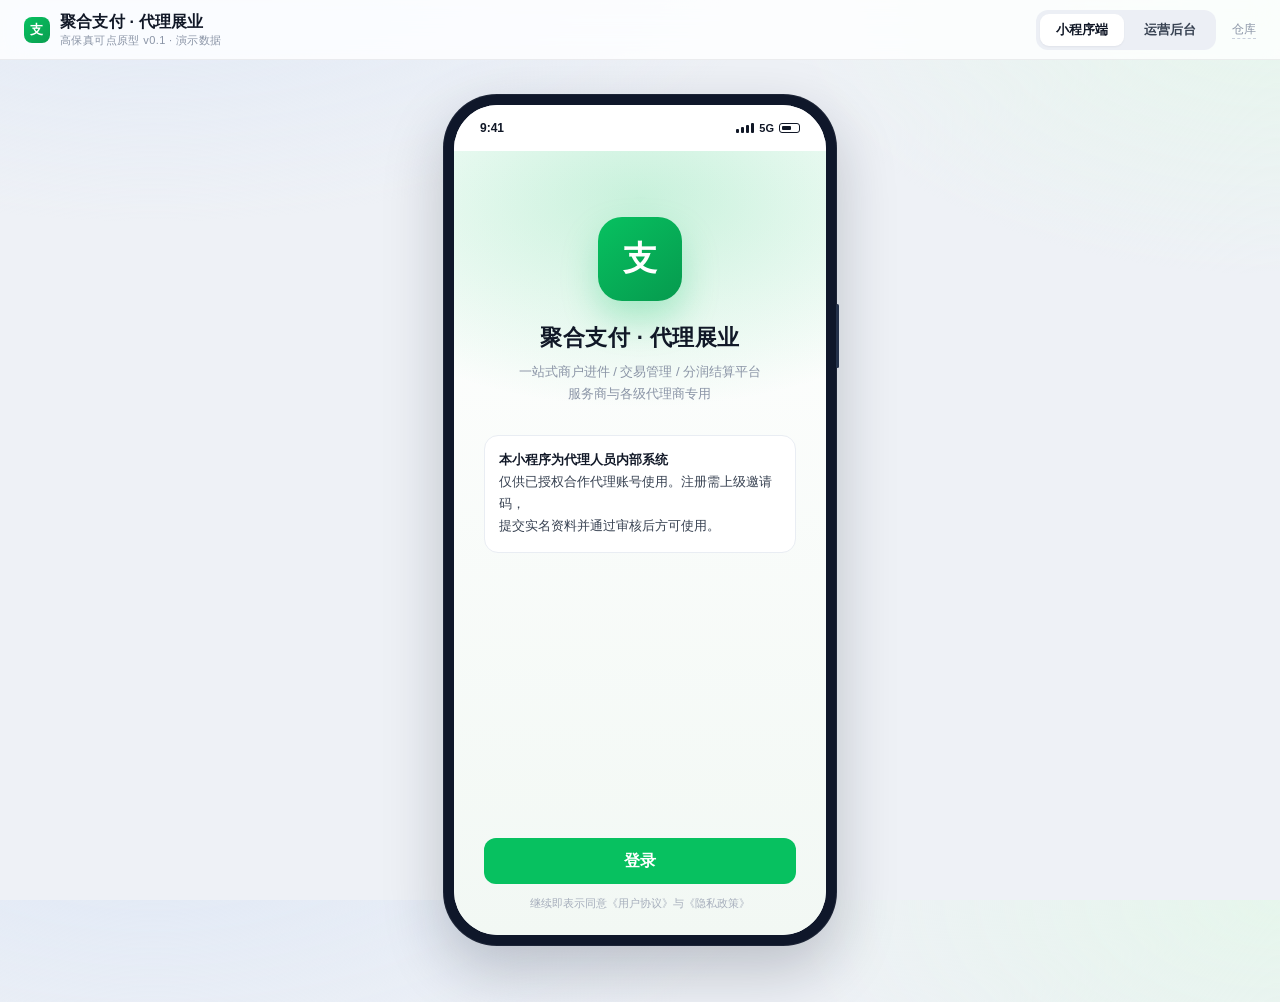
==== index.html @ 055fc691 "feat: 聚合支付代理展业系统高保真原型 v0.1（小程序端11屏 + 运营后台6页）" ====
<!DOCTYPE html>
<html lang="zh-CN">
<head>
<meta charset="utf-8" />
<meta name="viewport" content="width=device-width, initial-scale=1, viewport-fit=cover" />
<title>聚合支付 · 代理商展业系统（小程序端原型）</title>
<meta name="description" content="高保真可点原型 · 演示数据 · 非生产系统" />
<link rel="stylesheet" href="assets/style.css" />
<link rel="icon" href="data:image/svg+xml,<svg xmlns='http://www.w3.org/2000/svg' viewBox='0 0 32 32'><rect width='32' height='32' rx='8' fill='%2307c160'/><text x='16' y='22' font-size='16' text-anchor='middle' fill='white' font-family='sans-serif' font-weight='bold'>支</text></svg>" />
</head>
<body>

<header class="topbar">
  <div class="brand">
    <div class="brand-mark">支</div>
    <div>聚合支付 · 代理展业<small>高保真可点原型 v0.1 · 演示数据</small></div>
  </div>
  <div class="seg" role="tablist">
    <button aria-selected="true" onclick="location.href='index.html'">小程序端</button>
    <button aria-selected="false" onclick="location.href='admin.html'">运营后台</button>
  </div>
  <a class="ghlink" href="https://github.com/beautyccc/pay-proto-public" target="_blank" rel="noopener">仓库</a>
</header>

<main class="view active">
  <div class="phone-stage">
    <div class="device">
      <div class="screen">

        <div class="statusbar">
          <span>9:41</span>
          <span class="right">
            <span class="sig"><i></i><i></i><i></i><i></i></span>
            <span style="font-size:11px">5G</span>
            <span class="batt"></span>
          </span>
        </div>

        <!-- 统一导航栏，由 JS 按屏幕切换标题 -->
        <div class="navbar" id="navbar" style="display:none">
          <button class="back" id="backBtn" aria-label="返回">‹</button>
          <div class="title" id="navTitle">标题</div>
          <span class="act" id="navAct"></span>
        </div>

        <!-- ========== 1. 启动说明页 ========== -->
        <section class="mscreen active" id="m-splash" data-title="" data-nav="off" data-tab="">
          <div class="splash">
            <div class="logo-xl">支</div>
            <h1>聚合支付 · 代理展业</h1>
            <p class="sub">一站式商户进件 / 交易管理 / 分润结算平台<br />服务商与各级代理商专用</p>

            <div class="notice">
              <b>本小程序为代理人员内部系统</b><br />
              仅供已授权合作代理账号使用。注册需上级邀请码，<br />
              提交实名资料并通过审核后方可使用。
            </div>

            <div class="foot">
              <button class="btn" data-go="m-login">登录</button>
              <p>继续即表示同意《用户协议》与《隐私政策》</p>
            </div>
          </div>
        </section>

        <!-- ========== 2. 登录 ========== -->
        <section class="mscreen" id="m-login" data-title="" data-nav="off" data-tab="">
          <div class="login-wrap">
            <h2>账号登录</h2>
            <p class="hint">使用注册时的手机号与密码登录。<br />未注册？请扫描上级代理的邀请码。</p>
            <div class="login-form">
              <div class="field">
                <label>手机号</label>
                <input class="input" value="138****6621" placeholder="请输入手机号" />
              </div>
              <div class="field">
                <label>密码</label>
                <input class="input" type="password" value="········" placeholder="请输入密码" />
              </div>
              <div style="display:flex;justify-content:space-between;font-size:12px;color:#8a94a6">
                <label class="agree" style="margin:0"><input type="checkbox" checked /> 记住密码</label>
                <a href="javascript:;" style="color:#07c160;text-decoration:none">忘记密码</a>
              </div>
              <button class="btn" data-go="m-home">登录</button>
              <div class="divider-txt">或</div>
              <button class="btn ghost" data-go="m-register">我有邀请码，去注册</button>
            </div>
          </div>
        </section>

        <!-- ========== 3. 邀请码注册 + 实名 ========== -->
        <section class="mscreen" id="m-register" data-title="代理注册" data-nav="on" data-tab="">
          <div class="mp-body">
            <div class="note" style="margin-bottom:12px">
              <span>🔒</span><span>邀请码已校验：来自 <b>云启支付 · 华东大区</b>。注册即提交实名资料，审核通过前不可见业务内容。</span>
            </div>

            <div class="form-sec">
              <h4>邀请码</h4>
              <div class="field">
                <input class="input" value="YQ-8823-KL" readonly />
              </div>
            </div>

            <div class="form-sec">
              <h4>主体信息</h4>
              <div class="form-grid">
                <div class="field">
                  <label>代理名称 <span class="req">*</span></label>
                  <input class="input" value="宁波海曙云拓服务部" />
                </div>
                <div class="row-2">
                  <div class="field"><label>姓名 <span class="req">*</span></label><input class="input" value="王海涛" /></div>
                  <div class="field"><label>手机号 <span class="req">*</span></label><input class="input" value="138 6621 0033" /></div>
                </div>
                <div class="row-2">
                  <div class="field"><label>身份证号 <span class="req">*</span></label><input class="input" value="3302**********3417" /></div>
                  <div class="field"><label>证件有效期</label><input class="input" value="2019-06-12 至 长期" /></div>
                </div>
                <div class="field">
                  <label>身份证照片 <span class="req">*</span></label>
                  <div class="row-2">
                    <div style="border:1px dashed #cfd8e6;border-radius:11px;padding:18px;text-align:center;font-size:11.5px;color:#8a94a6">人像面<br />点击上传</div>
                    <div style="border:1px dashed #cfd8e6;border-radius:11px;padding:18px;text-align:center;font-size:11.5px;color:#8a94a6">国徽面<br />点击上传</div>
                  </div>
                </div>
              </div>
            </div>

            <div class="form-sec">
              <h4>结算账户</h4>
              <div class="form-grid">
                <div class="row-2">
                  <div class="field"><label>结算银行 <span class="req">*</span></label><input class="input" value="招商银行" /></div>
                  <div class="field"><label>开户支行</label><input class="input" value="宁波海曙支行" /></div>
                </div>
                <div class="field"><label>银行卡号 <span class="req">*</span></label><input class="input" value="6225 **** **** 8899" /></div>
                <div class="field"><label>结算卡照片 <span class="req">*</span></label>
                  <div style="border:1px dashed #cfd8e6;border-radius:11px;padding:18px;text-align:center;font-size:11.5px;color:#8a94a6">点击上传</div>
                </div>
              </div>
            </div>

            <label class="agree" style="margin:2px 0 14px">
              <input type="checkbox" checked />
              <span>我已阅读并同意《用户协议》《数字证书服务协议》，并授权平台为办理支付业务向收单机构提交上述资料。</span>
            </label>

            <button class="btn" data-go="m-pending">提交审核</button>
          </div>
        </section>

        <!-- ========== 4. 实名审核中 ========== -->
        <section class="mscreen" id="m-pending" data-title="实名审核" data-nav="on" data-tab="">
          <div class="mp-body" style="text-align:center;padding-top:44px">
            <div style="width:76px;height:76px;border-radius:50%;background:#fef6e7;display:grid;place-items:center;margin:0 auto;font-size:32px">⏳</div>
            <h3 style="margin-top:18px;font-size:19px">资料已提交，等待审核</h3>
            <p style="font-size:12.5px;color:#8a94a6;margin-top:9px;line-height:1.75">预计 1 个工作日内完成。审核期间<br />仅可查看进度，不可使用业务功能。</p>

            <div class="card card-pad" style="margin-top:26px;text-align:left">
              <div class="timeline">
                <div class="tl-item done">
                  <span class="tl-dot"></span>
                  <div><div class="tl-t">提交注册资料</div><div class="tl-d">2026-11-11 09:42 · 邀请码 YQ-8823-KL</div></div>
                </div>
                <div class="tl-item now">
                  <span class="tl-dot"></span>
                  <div><div class="tl-t">服务商实名审核</div><div class="tl-d">审核中 · 预计 11-12 前完成</div></div>
                </div>
                <div class="tl-item">
                  <span class="tl-dot"></span>
                  <div><div class="tl-t">解锁全部功能</div><div class="tl-d">审核通过后自动生效</div></div>
                </div>
              </div>
            </div>

            <button class="btn ghost" style="margin-top:18px" data-go="m-home">模拟审核通过（演示）</button>
            <p style="font-size:11px;color:#b3bbc8;margin-top:14px">演示用：真实环境需后台运营审核</p>
          </div>
        </section>

        <!-- ========== 5. 首页看板 ========== -->
        <section class="mscreen" id="m-home" data-title="首页" data-nav="off" data-tab="home">
          <div class="mp-body" style="padding-top:12px">
            <div class="greet">
              <div class="avatar">云启</div>
              <div>
                <div class="name">王海涛 · 云启支付</div>
                <div class="meta"><span class="dot-live"></span>已实名 · 华东大区 · 编号 A0182</div>
              </div>
              <div class="bell">🔔<i></i></div>
            </div>

            <div class="range">
              <button class="on">今天</button>
              <button>昨天</button>
              <button>近 30 天</button>
              <button>更多 ▾</button>
            </div>

            <div class="kpi-hero">
              <div class="k">交易金额（元）</div>
              <div class="v">1,286,430<small>.00</small></div>
              <div class="trend">▲ 12.4% <span style="color:rgba(255,255,255,.55)">较昨日 · 3,142 笔</span></div>
            </div>

            <div class="kpi-grid">
              <div class="kpi"><div class="k">新增商户</div><div class="v">12 <small>户</small></div></div>
              <div class="kpi"><div class="k">新增门店</div><div class="v">26 <small>家</small></div></div>
              <div class="kpi"><div class="k">新增伙伴</div><div class="v">3 <small>家</small></div></div>
              <div class="kpi"><div class="k">新增收益</div><div class="v">4,286<small>.35</small></div></div>
            </div>

            <div class="notice-bar">
              <span class="tag">公告</span>
              <span>易生通道一期已接入，进件功能灰度开放中</span>
            </div>

            <div class="sec-title"><h3>常用功能</h3></div>
            <div class="card card-pad">
              <div class="grid-4">
                <a href="javascript:;" data-go="m-mchnew"><span class="ico">＋</span>新增商户</a>
                <a href="javascript:;" data-go="m-merchants"><span class="ico">🏪</span>商户管理</a>
                <a href="javascript:;" data-go="m-mine"><span class="ico">🎟️</span>邀请代理</a>
                <a href="javascript:;" data-go="m-mine"><span class="ico">👥</span>代理管理</a>
                <a href="javascript:;" data-go="m-mchdetail"><span class="ico">▣</span>终端管理</a>
                <a href="javascript:;" data-go="m-revenue"><span class="ico">📈</span>交易查询</a>
                <a href="javascript:;" data-go="m-revenue"><span class="ico">💰</span>收益查询</a>
                <a href="javascript:;" data-go="m-mine"><span class="ico">📣</span>展业支持</a>
              </div>
            </div>
          </div>
        </section>

        <!-- ========== 6. 商户列表 ========== -->
        <section class="mscreen" id="m-merchants" data-title="商户管理" data-nav="off" data-tab="mch">
          <div class="mp-body" style="padding-top:12px">
            <div style="display:flex;gap:8px;margin-bottom:12px">
              <input class="input" placeholder="搜索商户名称 / 商户号" style="height:38px;padding:0 12px;font-size:13px" />
              <button class="btn sm" data-go="m-mchnew" style="height:38px">＋ 新增</button>
            </div>
            <div class="tabs">
              <button class="on">全部 128</button>
              <button>审核中 6</button>
              <button>已停用 2</button>
            </div>

            <a class="mch" href="javascript:;" data-go="m-mchdetail">
              <div class="thumb">味</div>
              <div class="info">
                <div class="nm">味知香卤味店 <span class="chip ok">正常</span></div>
                <div class="sub">银盛 · M8832****0912 · 费率 0.38%</div>
              </div>
              <span class="arrow">›</span>
            </a>

            <a class="mch" href="javascript:;" data-go="m-mchdetail">
              <div class="thumb">悦</div>
              <div class="info">
                <div class="nm">悦刻便利店 <span class="chip ok">正常</span></div>
                <div class="sub">拉卡拉 · M7712****3388 · 费率 0.35%</div>
              </div>
              <span class="arrow">›</span>
            </a>

            <a class="mch" href="javascript:;" data-go="m-mchdetail">
              <div class="thumb">阿</div>
              <div class="info">
                <div class="nm">阿强理发工作室 <span class="chip warn">签约中</span></div>
                <div class="sub">易生 · 进件已通过 · 待商户扫码签约</div>
              </div>
              <span class="arrow">›</span>
            </a>

            <a class="mch" href="javascript:;" data-go="m-mchdetail">
              <div class="thumb">老</div>
              <div class="info">
                <div class="nm">老张五金建材 <span class="chip danger">已停用</span></div>
                <div class="sub">银盛 · 风控冻结 · 2026-10-28</div>
              </div>
              <span class="arrow">›</span>
            </a>

            <div class="empty"><div class="e-ico">▤</div>已显示全部 4 条演示数据</div>
          </div>
        </section>

        <!-- ========== 7. 商户进件 ========== -->
        <section class="mscreen" id="m-mchnew" data-title="新增商户" data-nav="on" data-tab="">
          <div class="mp-body">
            <div class="sec-title" style="margin-top:2px"><h3>选择进件通道</h3><span>一期已接入 3 家</span></div>
            <div class="ch-list">
              <div class="ch-card on" data-ch="ys">
                <div class="ch-logo y">银盛</div>
                <div>
                  <div class="cn">银盛支付 <span class="chip ok">可注册</span></div>
                  <div class="cd">微信 / 支付宝 / 云闪付 / 刷卡 · 支持分账与批量代付</div>
                </div>
              </div>
              <div class="ch-card" data-ch="lkl">
                <div class="ch-logo l">拉卡</div>
                <div>
                  <div class="cn">拉卡拉 <span class="chip ok">可注册</span></div>
                  <div class="cd">微信 / 支付宝 / 云闪付 / 刷卡 · 分账 + 代付</div>
                </div>
              </div>
              <div class="ch-card" data-ch="yspay">
                <div class="ch-logo e">易生</div>
                <div>
                  <div class="cn">易生支付 <span class="chip blue">试运行</span></div>
                  <div class="cd">微信 / 支付宝 / 云闪付 · 分账能力待验证</div>
                </div>
              </div>
              <div class="ch-card off">
                <div class="ch-logo a">支付</div>
                <div>
                  <div class="cn">支付宝大额 <span class="chip line">暂停新增</span></div>
                  <div class="cd">仅支付宝（含花呗 / 信用卡）· 单笔限额高、费率 0.6%</div>
                </div>
              </div>
            </div>

            <div class="sec-title"><h3>商户类型</h3></div>
            <div class="card card-pad" style="display:flex;gap:10px">
              <label class="ch-card on" style="flex:1;padding:11px"><input type="radio" name="mt" checked style="margin-right:8px" />个人小微</label>
              <label class="ch-card" style="flex:1;padding:11px"><input type="radio" name="mt" style="margin-right:8px" />个体工商户</label>
            </div>
            <p style="font-size:11px;color:#8a94a6;margin:7px 2px 0">公司企业单位暂不开放（范围说明书 §2.2）</p>

            <div class="form-sec" style="margin-top:14px">
              <h4>主体资料</h4>
              <div class="form-grid">
                <div class="field">
                  <label>手机号 <span class="req">*</span></label>
                  <div class="input-unit"><input class="input" value="138 6621 0033" /><span style="color:#07c160">已实名 ✓</span></div>
                  <p style="font-size:10.5px;color:#8a94a6">调用通道「运营商手机号认证」，自动带出实名信息</p>
                </div>
                <div class="field"><label>商户名称 <span class="req">*</span></label><input class="input" value="味知香卤味店" /></div>
                <div class="field"><label>经营地址 <span class="req">*</span></label><input class="input" value="浙江省宁波市海曙区中山西路 188 号 1-3" /></div>
                <div class="row-2">
                  <div class="field"><label>经营类目</label><input class="input" value="餐饮服务 / 熟食" /></div>
                  <div class="field"><label>门头照 <span class="req">*</span></label><div style="border:1px dashed #cfd8e6;border-radius:11px;padding:11px;text-align:center;font-size:11px;color:#8a94a6">上传</div></div>
                </div>
              </div>
            </div>

            <div class="form-sec">
              <h4>结算账户</h4>
              <div class="form-grid">
                <div class="field"><label>结算方式</label><input class="input" value="对私 · 经营者本人储蓄卡" /></div>
                <div class="field"><label>银行卡号 <span class="req">*</span></label><input class="input" value="6214 **** **** 6621" /></div>
              </div>
            </div>

            <div class="form-sec">
              <h4>电子签名</h4>
              <div style="border:1px dashed #cfd8e6;border-radius:11px;height:92px;display:grid;place-items:center;font-size:11.5px;color:#8a94a6">
                手写签名区域（签署《特约商户支付服务协议》）
              </div>
            </div>

            <button class="btn" id="submitMch">提交进件</button>
            <p style="text-align:center;font-size:10.5px;color:#b3bbc8;margin-top:10px">提交后进入「进件 / 签约 / 报备」三态流程</p>
          </div>
        </section>

        <!-- ========== 8. 商户详情 ========== -->
        <section class="mscreen" id="m-mchdetail" data-title="商户详情" data-nav="on" data-tab="">
          <div class="mp-body">
            <div class="card card-pad">
              <div style="display:flex;align-items:center;gap:11px">
                <div class="thumb" style="width:44px;height:44px;border-radius:13px;background:#f3f6f8;display:grid;place-items:center;font-weight:700">味</div>
                <div>
                  <div style="font-size:15px;font-weight:650">味知香卤味店</div>
                  <div style="font-size:11px;color:#8a94a6;margin-top:4px">银盛 · M8832****0912</div>
                </div>
                <span class="chip warn" style="margin-left:auto">报备中</span>
              </div>
              <div style="display:flex;gap:8px;margin-top:13px">
                <span class="chip line">个人小微</span>
                <span class="chip line">餐饮 / 熟食</span>
                <span class="chip line">费率 0.38%</span>
              </div>
            </div>

            <div class="sec-title"><h3>三态看板</h3><span>以通道回调为准，可能不同步</span></div>
            <div class="tri">
              <div class="step done"><div class="st">进件</div><div class="sv">✓ 已通过</div><div style="font-size:10px;color:#8a94a6;margin-top:4px">11-09 14:22</div></div>
              <div class="step done"><div class="st">签约</div><div class="sv">✓ 已签约</div><div style="font-size:10px;color:#8a94a6;margin-top:4px">11-09 16:05</div></div>
              <div class="step wait"><div class="st">报备</div><div class="sv">● 处理中</div><div style="font-size:10px;color:#8a94a6;margin-top:4px">预计 11-12</div></div>
            </div>

            <div class="sec-title"><h3>关键信息</h3></div>
            <div class="card card-pad">
              <div class="subj" style="padding-top:2px"><div><div class="sn">商户号</div></div><div class="sv" style="font-size:12px;font-weight:600">M8832 4471 0912</div></div>
              <div class="subj"><div><div class="sn">结算账户</div></div><div class="sv" style="font-size:12px;font-weight:600">招商银行 **** 6621</div></div>
              <div class="subj"><div><div class="sn">归属代理</div></div><div class="sv" style="font-size:12px;font-weight:600">云启支付 / 王海涛</div></div>
              <div class="subj" style="padding-bottom:2px"><div><div class="sn">门店数</div></div><div class="sv" style="font-size:12px;font-weight:600">1 家</div></div>
            </div>

            <div class="sec-title"><h3>近 30 天交易</h3><a class="more" href="javascript:;" data-go="m-revenue">全部 ›</a></div>
            <div class="card card-pad">
              <div style="display:flex;justify-content:space-between;align-items:flex-end">
                <div><div style="font-size:11px;color:#8a94a6">交易金额</div><div style="font-size:22px;font-weight:700;margin-top:5px">86,240<small style="font-size:12px;color:#8a94a6">.00 元</small></div></div>
                <div style="text-align:right"><div style="font-size:11px;color:#8a94a6">笔数</div><div style="font-size:15px;font-weight:650;margin-top:5px">412</div></div>
              </div>
              <div style="display:flex;gap:6px;margin-top:12px">
                <span class="chip">微信 62%</span><span class="chip">支付宝 31%</span><span class="chip">云闪付 7%</span>
              </div>
            </div>

            <div style="display:flex;gap:9px;margin-top:14px">
              <button class="btn ghost" data-go="m-mchdetail">查看收款码</button>
              <button class="btn line" data-go="m-mchdetail">停用商户</button>
            </div>
          </div>
        </section>

        <!-- ========== 9. 收益 ========== -->
        <section class="mscreen" id="m-revenue" data-title="收益" data-nav="off" data-tab="rev">
          <div class="mp-body" style="padding-top:12px">
            <div class="balance-hero">
              <div class="k">可提现总额（六科目合计）</div>
              <div class="v">128,430<small>.50 元</small></div>
              <div style="display:flex;gap:10px;margin-top:14px">
                <button class="btn sm" style="background:#07c160;color:#fff;flex:1" data-go="m-withdraw">提现</button>
                <button class="btn sm ghost" style="flex:1;background:rgba(255,255,255,.1);border-color:rgba(255,255,255,.18);color:#fff">收益明细</button>
              </div>
            </div>

            <div class="sec-title"><h3>六科目余额</h3><span>各自独立提现</span></div>
            <div class="card card-pad" style="padding-top:4px;padding-bottom:4px">
              <div class="subj">
                <div class="si">日</div>
                <div><div class="sn">日结分润</div><div class="sd">T+1 日终结算</div></div>
                <div class="sv">62,180.20<small>可提现</small></div>
              </div>
              <div class="subj">
                <div class="si">月</div>
                <div><div class="sn">月结分润</div><div class="sd">按自然月结算</div></div>
                <div class="sv">38,902.10<small>可提现</small></div>
              </div>
              <div class="subj">
                <div class="si">奖</div>
                <div><div class="sn">日结奖励</div><div class="sd">按政策日结</div></div>
                <div class="sv">9,640.00<small>可提现</small></div>
              </div>
              <div class="subj">
                <div class="si">奖</div>
                <div><div class="sn">月结奖励</div><div class="sd">按政策月结</div></div>
                <div class="sv">12,308.20<small>可提现</small></div>
              </div>
              <div class="subj">
                <div class="si">分</div>
                <div><div class="sn">分成奖励</div><div class="sd">下级交易分成</div></div>
                <div class="sv">5,400.00<small>可提现</small></div>
              </div>
              <div class="subj">
                <div class="si">增</div>
                <div><div class="sn">增值收益 <span class="chip line">待确认</span></div><div class="sd">首版是否纳入待甲方确认</div></div>
                <div class="sv" style="color:#8a94a6">—<small>未开通</small></div>
              </div>
            </div>

            <div class="sec-title"><h3>最近流水</h3></div>
            <div class="card card-pad" style="padding-top:2px">
              <div class="tx">
                <div class="ti" style="background:#e8f8ef;color:#067a43">日</div>
                <div><div class="tn">日结分润 · 11-10 账期</div><div class="td">412 笔交易 · 对账无误</div></div>
                <div class="tv" style="color:#067a43">+1,286.40</div>
              </div>
              <div class="tx">
                <div class="ti" style="background:#eef3ff;color:#1d4ed8">分</div>
                <div><div class="tn">下级分成 · 悦刻便利店</div><div class="td">A0187 · 11-10</div></div>
                <div class="tv" style="color:#067a43">+186.20</div>
              </div>
              <div class="tx">
                <div class="ti" style="background:#fdeeee;color:#b91c1c">退</div>
                <div><div class="tn">退款冲减 · 味知香卤味店</div><div class="td">订单 T2026110900128</div></div>
                <div class="tv" style="color:#b91c1c">−24.60</div>
              </div>
            </div>
          </div>
        </section>

        <!-- ========== 10. 提现 ========== -->
        <section class="mscreen" id="m-withdraw" data-title="提现" data-nav="on" data-tab="">
          <div class="mp-body">
            <div class="amount-box">
              <div style="font-size:11.5px;color:#8a94a6">提现金额（元）</div>
              <div class="amount-input">
                <b>¥</b><input id="wdAmount" inputmode="decimal" value="5000" />
              </div>
              <div class="amount-meta">
                <span>可提现 62,180.20 元</span>
                <span style="color:#07c160;font-weight:600" id="wdAll">全部提现</span>
              </div>

              <div class="calc">
                <div class="r"><span>提现手续费 <span class="chip line">费率待确认</span></span><b id="wdFee">403.00</b></div>
                <div class="r"><span>计费规则</span><span style="font-size:11px">8% + 3 元/笔（演示）</span></div>
                <div class="r total"><span>预计到账</span><b id="wdNet">4,597.00</b></div>
              </div>
            </div>

            <div class="sec-title"><h3>提现方式</h3></div>
            <div class="card card-pad">
              <div style="display:flex;gap:12px;align-items:center">
                <div class="thumb" style="width:40px;height:40px;border-radius:11px;background:#eef3ff;display:grid;place-items:center;font-size:15px">💳</div>
                <div>
                  <div style="font-size:13px;font-weight:600">招商银行 · 储蓄卡</div>
                  <div style="font-size:11px;color:#8a94a6;margin-top:4px">王海涛 · **** 8899 · 对私</div>
                </div>
                <span class="chip blue" style="margin-left:auto">切换</span>
              </div>
            </div>

            <div class="note" style="margin-top:12px">
              <span>ℹ️</span>
              <span>提现走通道「批量代付」，预计 <b>T+1 到账</b>。单笔最低 100 元，最高 20,000 元（参数后台可配）；需运营人工审批后发起代付。</span>
            </div>

            <button class="btn" style="margin-top:14px" id="wdSubmit">提交提现申请</button>

            <div class="sec-title"><h3>提现记录</h3></div>
            <div class="card card-pad" style="padding-top:2px">
              <div class="tx">
                <div class="ti" style="background:#e8f8ef;color:#067a43">✓</div>
                <div><div class="tn">提现 3,000.00 元</div><div class="td">11-08 · 日结分润 · 已到账</div></div>
                <div class="tv" style="font-size:12px;color:#067a43">成功</div>
              </div>
              <div class="tx">
                <div class="ti" style="background:#fef6e7;color:#a35c05">●</div>
                <div><div class="tn">提现 1,200.00 元</div><div class="td">11-10 · 月结分润 · 审批中</div></div>
                <div class="tv" style="font-size:12px;color:#a35c05">处理中</div>
              </div>
            </div>
          </div>
        </section>

        <!-- ========== 11. 我的 ========== -->
        <section class="mscreen" id="m-mine" data-title="我的" data-nav="off" data-tab="mine">
          <div class="mp-body" style="padding-top:12px">
            <div class="card card-pad" style="display:flex;gap:12px;align-items:center">
              <div class="avatar" style="width:52px;height:52px;font-size:16px">云启</div>
              <div>
                <div style="font-size:16px;font-weight:650">王海涛</div>
                <div style="font-size:11.5px;color:#8a94a6;margin-top:4px">A0182 · 华东大区 · 已实名</div>
              </div>
              <span class="chip ok" style="margin-left:auto">正常</span>
            </div>

            <div class="card card-pad" style="margin-top:10px;padding-top:2px;padding-bottom:2px">
              <div class="subj"><div class="si">👤</div><div><div class="sn">个人资料</div><div class="sd">头像、昵称、手机号</div></div><div class="sv" style="font-size:14px;color:#c3cad6">›</div></div>
              <div class="subj"><div class="si">💳</div><div><div class="sn">结算卡</div><div class="sd">变更需审核</div></div><div class="sv" style="font-size:14px;color:#c3cad6">›</div></div>
              <div class="subj"><div class="si">💰</div><div><div class="sn">我的钱包</div><div class="sd">六科目余额</div></div><div class="sv" style="font-size:14px;color:#c3cad6">›</div></div>
              <div class="subj"><div class="si">🎟️</div><div><div class="sn">我的推荐码</div><div class="sd">YQ-8823-KL</div></div><div class="sv" style="font-size:14px;color:#c3cad6">›</div></div>
              <div class="subj"><div class="si">📄</div><div><div class="sn">我的政策</div><div class="sd">费率与奖励规则</div></div><div class="sv" style="font-size:14px;color:#c3cad6">›</div></div>
              <div class="subj"><div class="si">🛟</div><div><div class="sn">服务中心</div><div class="sd">客服、隐私政策</div></div><div class="sv" style="font-size:14px;color:#c3cad6">›</div></div>
            </div>

            <button class="btn ghost" style="margin-top:14px;color:#b91c1c" data-go="m-splash">退出登录</button>
            <p style="text-align:center;font-size:10.5px;color:#b3bbc8;margin-top:14px">原型 v0.1 · 所有数据为演示数据</p>
          </div>
        </section>

        <!-- tabbar -->
        <nav class="tabbar" id="tabbar" style="display:none">
          <a href="javascript:;" data-go="m-home" data-tab="home"><span class="ti">⌂</span>首页</a>
          <a href="javascript:;" data-go="m-merchants" data-tab="mch"><span class="ti">▤</span>商户</a>
          <a href="javascript:;" data-go="m-revenue" data-tab="rev"><span class="ti">◔</span>收益</a>
          <a href="javascript:;" data-go="m-mine" data-tab="mine"><span class="ti">☺</span>我的</a>
        </nav>

        <div class="toast" id="toast"></div>
      </div>
    </div>
  </div>
</main>

<script src="assets/mobile.js"></script>
</body>
</html>
---- assets/style.css ----
/* 聚合支付代理商展业系统 — 高保真原型样式
   设计基线：小程序端接近微信小程序原生观感，后台端为桌面 Web 工作台
   双端共用同一套 token，保证金额、状态色、间距一致 */

:root {
  --green: #07c160;
  --green-dark: #06ad56;
  --green-soft: #e8f8ef;
  --ink: #111827;
  --ink-2: #374151;
  --muted: #8a94a6;
  --line: #e9edf3;
  --bg: #f4f6f9;
  --card: #ffffff;
  --blue: #2563eb;
  --blue-soft: #eef3ff;
  --warn: #d97706;
  --warn-soft: #fef6e7;
  --danger: #dc2626;
  --danger-soft: #fdeeee;
  --radius: 14px;
  --shadow-sm: 0 1px 2px rgba(16, 24, 40, .05);
  --shadow-md: 0 8px 24px rgba(16, 24, 40, .08);
  --shadow-lg: 0 24px 60px rgba(15, 23, 42, .22);
}

* { box-sizing: border-box; margin: 0; padding: 0; }

html, body { height: 100%; }

body {
  font-family: -apple-system, BlinkMacSystemFont, "PingFang SC", "Hiragino Sans GB", "Microsoft YaHei", sans-serif;
  color: var(--ink);
  background:
    radial-gradient(1100px 520px at 12% -10%, #dfe8f6 0%, rgba(223, 232, 246, 0) 60%),
    radial-gradient(900px 500px at 100% 0%, #e6f6ec 0%, rgba(230, 246, 236, 0) 55%),
    #eef1f6;
  -webkit-font-smoothing: antialiased;
}

/* ---------- 顶部工具条 ---------- */
.topbar {
  position: sticky; top: 0; z-index: 40;
  display: flex; align-items: center; gap: 16px;
  height: 60px; padding: 0 24px;
  background: rgba(255, 255, 255, .82);
  backdrop-filter: saturate(160%) blur(12px);
  border-bottom: 1px solid rgba(17, 24, 39, .07);
}
.brand { display: flex; align-items: center; gap: 10px; font-weight: 700; letter-spacing: .2px; }
.brand-mark {
  width: 26px; height: 26px; border-radius: 8px; display: grid; place-items: center;
  background: linear-gradient(135deg, #07c160, #0a9e50); color: #fff; font-size: 13px; font-weight: 800;
}
.brand small { display: block; font-weight: 500; font-size: 11px; color: var(--muted); letter-spacing: .4px; }

.seg {
  margin-left: auto; display: flex; gap: 4px; padding: 4px;
  background: #eceff5; border-radius: 12px;
}
.seg button {
  border: 0; background: transparent; color: var(--ink-2);
  padding: 7px 16px; font-size: 13px; font-weight: 600; border-radius: 9px; cursor: pointer;
  transition: .16s ease;
}
.seg button[aria-selected="true"] { background: #fff; color: var(--ink); box-shadow: var(--shadow-sm); }
.ghlink { font-size: 12px; color: var(--muted); text-decoration: none; border-bottom: 1px dashed #c9d0dc; }
.ghlink:hover { color: var(--blue); }

/* ---------- 视图容器 ---------- */
.view { display: none; }
.view.active { display: block; }

/* ================= 小程序端 ================= */
.phone-stage { display: grid; place-items: center; padding: 34px 20px 56px; }
.device {
  position: relative; width: 394px; height: 852px; padding: 11px;
  background: #0f172a; border-radius: 54px;
  box-shadow: var(--shadow-lg), 0 0 0 1px rgba(255, 255, 255, .06) inset;
}
.device::after { /* 侧键 */
  content: ""; position: absolute; right: -2px; top: 210px; width: 3px; height: 64px;
  background: #24314a; border-radius: 3px;
}
.screen {
  position: relative; height: 100%; border-radius: 44px; overflow: hidden;
  background: var(--bg); display: flex; flex-direction: column;
}

.statusbar {
  height: 46px; flex: 0 0 46px; display: flex; align-items: center; justify-content: space-between;
  padding: 0 26px; font-size: 12px; font-weight: 600; color: var(--ink); background: #fff;
}
.statusbar .right { display: flex; align-items: center; gap: 5px; }
.sig { display: inline-flex; align-items: flex-end; gap: 2px; height: 10px; }
.sig i { display: block; width: 3px; background: var(--ink); border-radius: 1px; }
.sig i:nth-child(1) { height: 4px } .sig i:nth-child(2) { height: 6px }
.sig i:nth-child(3) { height: 8px } .sig i:nth-child(4) { height: 10px }
.batt { width: 21px; height: 10px; border: 1.4px solid var(--ink); border-radius: 3px; position: relative; }
.batt::after { content: ""; position: absolute; inset: 1.6px; right: 42%; background: var(--ink); border-radius: 1px; }

.navbar {
  flex: 0 0 44px; height: 44px; background: #fff; display: flex; align-items: center;
  padding: 0 12px; border-bottom: 1px solid var(--line); position: relative;
}
.navbar .title { position: absolute; left: 0; right: 0; text-align: center; font-size: 16px; font-weight: 600; pointer-events: none; }
.navbar .back {
  position: relative; z-index: 2; width: 30px; height: 30px; border: 0; background: transparent;
  font-size: 20px; color: var(--ink); cursor: pointer; line-height: 1; display: grid; place-items: center;
}
.navbar .act { position: relative; z-index: 2; margin-left: auto; font-size: 13px; color: var(--muted); }

.mscreen { display: none; flex: 1; overflow-y: auto; overflow-x: hidden; -webkit-overflow-scrolling: touch; }
.mscreen.active { display: block; }
.mscreen::-webkit-scrollbar { width: 0; }

.mp-body { padding: 14px 14px 96px; }
.splash-body { padding: 0; }

/* 启动 / 说明页 */
.splash {
  min-height: 100%; background:
    radial-gradient(520px 300px at 50% 6%, rgba(7, 193, 96, .22), rgba(7, 193, 96, 0) 70%),
    linear-gradient(180deg, #ffffff 0%, #f2f8f4 100%);
  display: flex; flex-direction: column; align-items: center; padding: 66px 30px 24px; text-align: center;
}
.logo-xl {
  width: 84px; height: 84px; border-radius: 24px; display: grid; place-items: center;
  background: linear-gradient(140deg, #07c160, #069a4e); color: #fff; font-size: 34px; font-weight: 800;
  box-shadow: 0 18px 36px rgba(7, 193, 96, .28);
}
.splash h1 { margin-top: 22px; font-size: 22px; letter-spacing: .5px; }
.splash .sub { margin-top: 8px; font-size: 13px; color: var(--muted); line-height: 1.7; }
.notice {
  margin-top: 30px; width: 100%; text-align: left; background: #fff; border: 1px solid var(--line);
  border-radius: var(--radius); padding: 14px; font-size: 12.5px; color: var(--ink-2); line-height: 1.75;
}
.notice b { color: var(--ink); }
.splash .foot { margin-top: auto; padding-top: 26px; width: 100%; }
.splash .foot p { font-size: 11px; color: #a6aebc; margin-top: 12px; }

.btn {
  display: inline-flex; align-items: center; justify-content: center; gap: 6px;
  height: 46px; padding: 0 20px; width: 100%; border: 0; border-radius: 12px;
  background: var(--green); color: #fff; font-size: 16px; font-weight: 600; cursor: pointer;
  transition: .16s ease;
}
.btn:hover { background: var(--green-dark); }
.btn:active { transform: translateY(1px); }
.btn.ghost { background: #fff; color: var(--ink); border: 1px solid var(--line); }
.btn.line { background: transparent; color: var(--green); border: 1px solid rgba(7, 193, 96, .45); }
.btn.sm { height: 34px; width: auto; font-size: 13px; padding: 0 14px; border-radius: 9px; }
.btn.block-dark { background: #111827; }
.btn:disabled { opacity: .5; cursor: not-allowed; }

/* 登录 */
.login-wrap { padding: 34px 26px; }
.login-wrap h2 { font-size: 24px; letter-spacing: .3px; }
.login-wrap .hint { margin-top: 8px; font-size: 13px; color: var(--muted); line-height: 1.7; }
.login-form { margin-top: 28px; display: grid; gap: 14px; }
.field { display: grid; gap: 7px; }
.field > label { font-size: 12.5px; color: var(--ink-2); font-weight: 600; }
.field > label .req { color: var(--danger); margin-left: 2px; }
.input, .select, .textarea {
  width: 100%; border: 1px solid var(--line); background: #fff; border-radius: 11px;
  padding: 12px 13px; font-size: 14px; color: var(--ink); font-family: inherit; outline: none;
  transition: .16s ease;
}
.input:focus, .select:focus, .textarea:focus { border-color: #9fe3bf; box-shadow: 0 0 0 3px rgba(7, 193, 96, .12); }
.input::placeholder { color: #b3bbc8; }
.input-unit { position: relative; }
.input-unit span { position: absolute; right: 13px; top: 50%; transform: translateY(-50%); font-size: 12px; color: var(--muted); }
.row-2 { display: grid; grid-template-columns: 1fr 1fr; gap: 10px; }
.agree { display: flex; gap: 8px; align-items: flex-start; font-size: 11.5px; color: var(--muted); line-height: 1.65; }
.agree input { margin-top: 2px; }
.agree a { color: var(--green); text-decoration: none; }
.divider-txt { display: flex; align-items: center; gap: 10px; color: #b3bbc8; font-size: 11px; margin: 6px 0; }
.divider-txt::before, .divider-txt::after { content: ""; height: 1px; background: var(--line); flex: 1; }

/* 卡片 / 列表 / 通用块 */
.card { background: var(--card); border-radius: var(--radius); border: 1px solid var(--line); box-shadow: var(--shadow-sm); }
.card-pad { padding: 14px; }
.sec-title { display: flex; align-items: baseline; gap: 8px; margin: 18px 2px 10px; }
.sec-title h3 { font-size: 15px; }
.sec-title span { font-size: 11.5px; color: var(--muted); }
.sec-title .more { margin-left: auto; font-size: 12px; color: var(--muted); }

/* 首页看板 */
.greet { display: flex; align-items: center; gap: 12px; }
.avatar {
  width: 44px; height: 44px; border-radius: 14px; background: var(--green-soft); color: var(--green-dark);
  display: grid; place-items: center; font-weight: 700; font-size: 15px;
}
.greet .name { font-size: 16px; font-weight: 650; }
.greet .meta { font-size: 11.5px; color: var(--muted); margin-top: 3px; display: flex; align-items: center; gap: 6px; }
.dot-live { width: 6px; height: 6px; border-radius: 50%; background: var(--green); display: inline-block; }
.bell { margin-left: auto; position: relative; font-size: 18px; color: var(--ink-2); }
.bell i { position: absolute; top: -1px; right: -1px; width: 7px; height: 7px; background: #ef4444; border-radius: 50%; border: 1.5px solid #fff; }

.range { display: flex; gap: 6px; margin: 16px 0 12px; }
.range button {
  border: 1px solid var(--line); background: #fff; color: var(--ink-2); font-size: 12px;
  padding: 6px 11px; border-radius: 9px; cursor: pointer;
}
.range button.on { background: var(--green-soft); border-color: rgba(7, 193, 96, .4); color: var(--green-dark); font-weight: 600; }

.kpi-hero {
  background: linear-gradient(135deg, #0b1220, #16233a 55%, #123b2a);
  border-radius: 18px; padding: 18px; color: #fff; position: relative; overflow: hidden;
}
.kpi-hero::after {
  content: ""; position: absolute; right: -40px; top: -60px; width: 180px; height: 180px;
  background: radial-gradient(circle, rgba(7, 193, 96, .45), transparent 65%);
}
.kpi-hero .k { font-size: 11.5px; color: rgba(255, 255, 255, .62); letter-spacing: .4px; }
.kpi-hero .v { font-size: 30px; font-weight: 700; letter-spacing: -.5px; margin-top: 6px; font-variant-numeric: tabular-nums; }
.kpi-hero .v small { font-size: 14px; font-weight: 500; opacity: .65; margin-left: 3px; }
.kpi-hero .trend { margin-top: 8px; font-size: 11.5px; color: #7ee2ab; display: flex; gap: 6px; align-items: center; }
.kpi-grid { display: grid; grid-template-columns: repeat(2, 1fr); gap: 10px; margin-top: 10px; }
.kpi { background: #fff; border: 1px solid var(--line); border-radius: 13px; padding: 12px; }
.kpi .k { font-size: 11.5px; color: var(--muted); }
.kpi .v { font-size: 19px; font-weight: 700; margin-top: 5px; font-variant-numeric: tabular-nums; }
.kpi .v small { font-size: 11px; color: var(--muted); font-weight: 500; margin-left: 2px; }

.grid-4 { display: grid; grid-template-columns: repeat(4, 1fr); gap: 6px; }
.grid-4 a {
  display: grid; justify-items: center; gap: 6px; padding: 12px 2px; text-decoration: none; color: var(--ink-2);
  font-size: 11px; border-radius: 12px;
}
.grid-4 a:hover { background: #f6f9f7; }
.ico {
  width: 40px; height: 40px; border-radius: 13px; display: grid; place-items: center; font-size: 17px;
  background: #f2f6f4; color: #1f7a4d;
}

.notice-bar {
  display: flex; align-items: center; gap: 8px; background: #fff; border: 1px solid var(--line);
  border-radius: 11px; padding: 10px 12px; font-size: 12px; color: var(--ink-2); margin-top: 12px;
}
.notice-bar .tag { font-size: 10px; color: var(--green-dark); background: var(--green-soft); border-radius: 5px; padding: 2px 5px; font-weight: 600; }
.notice-bar span:last-child { overflow: hidden; text-overflow: ellipsis; white-space: nowrap; }

/* 商户卡 */
.mch {
  display: flex; gap: 12px; align-items: center; padding: 13px; background: #fff;
  border: 1px solid var(--line); border-radius: 13px; margin-bottom: 9px; text-decoration: none; color: inherit;
}
.mch:active { background: #fbfdfc; }
.mch .thumb {
  width: 42px; height: 42px; border-radius: 12px; background: #f3f6f8; display: grid; place-items: center;
  font-size: 15px; color: #4b5a6b; font-weight: 700;
}
.mch .info { min-width: 0; flex: 1; }
.mch .nm { font-size: 14px; font-weight: 600; display: flex; align-items: center; gap: 6px; }
.mch .sub { font-size: 11.5px; color: var(--muted); margin-top: 4px; font-variant-numeric: tabular-nums; }
.mch .arrow { color: #c3cad6; font-size: 15px; }

.chip {
  display: inline-flex; align-items: center; gap: 4px; font-size: 10.5px; font-weight: 600;
  padding: 3px 7px; border-radius: 6px; background: #f1f4f8; color: #5b6678; white-space: nowrap;
}
.chip.ok { background: var(--green-soft); color: #067a43; }
.chip.warn { background: var(--warn-soft); color: #a35c05; }
.chip.danger { background: var(--danger-soft); color: #b91c1c; }
.chip.blue { background: var(--blue-soft); color: #1d4ed8; }
.chip.line { background: #fff; border: 1px solid var(--line); color: var(--muted); }

/* 表单区块 */
.form-sec { background: #fff; border-radius: var(--radius); border: 1px solid var(--line); padding: 14px; margin-bottom: 12px; }
.form-sec > h4 { font-size: 13.5px; margin-bottom: 12px; display: flex; align-items: center; gap: 7px; }
.form-sec > h4::before { content: ""; width: 3px; height: 13px; border-radius: 2px; background: var(--green); }
.form-grid { display: grid; gap: 12px; }

/* 通道卡片 */
.ch-list { display: grid; gap: 9px; }
.ch-card {
  display: flex; gap: 12px; align-items: center; padding: 13px; border: 1.5px solid var(--line);
  border-radius: 13px; background: #fff; cursor: pointer; transition: .15s ease;
}
.ch-card:hover { border-color: #cfe9db; }
.ch-card.on { border-color: var(--green); background: #f7fdfa; box-shadow: 0 0 0 3px rgba(7, 193, 96, .09); }
.ch-card.off { opacity: .55; cursor: not-allowed; background: #fafbfd; }
.ch-logo {
  width: 40px; height: 40px; border-radius: 11px; display: grid; place-items: center; color: #fff;
  font-size: 12px; font-weight: 700; flex: 0 0 40px;
}
.ch-logo.y { background: linear-gradient(135deg, #1f6feb, #1447a6); }
.ch-logo.l { background: linear-gradient(135deg, #f97316, #ea580c); }
.ch-logo.e { background: linear-gradient(135deg, #0ea5a4, #0f766e); }
.ch-logo.a { background: linear-gradient(135deg, #1677ff, #0b56c9); }
.ch-card .cn { font-size: 13.5px; font-weight: 650; display: flex; gap: 6px; align-items: center; flex-wrap: wrap; }
.ch-card .cd { font-size: 11px; color: var(--muted); margin-top: 4px; line-height: 1.55; }

/* 三态看板 */
.tri { display: grid; grid-template-columns: repeat(3, 1fr); gap: 8px; }
.tri .step { background: #fafbfd; border: 1px solid var(--line); border-radius: 11px; padding: 10px; }
.tri .step .st { font-size: 11px; color: var(--muted); }
.tri .step .sv { font-size: 13px; font-weight: 650; margin-top: 5px; display: flex; align-items: center; gap: 5px; }
.tri .step.done { background: var(--green-soft); border-color: rgba(7, 193, 96, .28); }
.tri .step.done .sv { color: #067a43; }
.tri .step.wait { background: var(--warn-soft); border-color: rgba(217, 119, 6, .24); }
.tri .step.wait .sv { color: #a35c05; }

.timeline { margin-top: 6px; }
.tl-item { display: grid; grid-template-columns: 18px 1fr; gap: 9px; padding-bottom: 14px; position: relative; }
.tl-item::before {
  content: ""; position: absolute; left: 5px; top: 14px; bottom: 0; width: 1.5px; background: var(--line);
}
.tl-item:last-child::before { display: none; }
.tl-dot { width: 11px; height: 11px; border-radius: 50%; background: #fff; border: 2px solid #cbd5e1; margin-top: 3px; z-index: 1; }
.tl-item.done .tl-dot { border-color: var(--green); background: var(--green); }
.tl-item.now .tl-dot { border-color: var(--warn); background: var(--warn); box-shadow: 0 0 0 3px var(--warn-soft); }
.tl-t { font-size: 12.5px; font-weight: 600; }
.tl-d { font-size: 11px; color: var(--muted); margin-top: 3px; line-height: 1.6; }

/* 收益科目 */
.balance-hero {
  background: linear-gradient(135deg, #0b1220, #16233a);
  border-radius: 18px; padding: 18px; color: #fff;
}
.balance-hero .k { font-size: 11.5px; color: rgba(255, 255, 255, .6); }
.balance-hero .v { font-size: 28px; font-weight: 700; margin-top: 6px; font-variant-numeric: tabular-nums; letter-spacing: -.4px; }
.balance-hero .v small { font-size: 13px; opacity: .6; margin-left: 3px; font-weight: 500; }
.subj { display: flex; align-items: center; gap: 11px; padding: 13px 0; border-bottom: 1px solid var(--line); }
.subj:last-child { border-bottom: 0; }
.subj .si { width: 34px; height: 34px; border-radius: 10px; background: #f3f7f4; display: grid; place-items: center; font-size: 14px; }
.subj .sn { font-size: 13px; font-weight: 600; }
.subj .sd { font-size: 10.5px; color: var(--muted); margin-top: 3px; }
.subj .sv { margin-left: auto; text-align: right; font-size: 14.5px; font-weight: 700; font-variant-numeric: tabular-nums; }
.subj .sv small { display: block; font-size: 10px; color: var(--muted); font-weight: 500; margin-top: 3px; }

.tabs { display: flex; gap: 18px; border-bottom: 1px solid var(--line); margin-bottom: 12px; }
.tabs button {
  border: 0; background: none; padding: 10px 0; font-size: 13px; color: var(--muted); cursor: pointer;
  border-bottom: 2px solid transparent; font-weight: 600;
}
.tabs button.on { color: var(--ink); border-bottom-color: var(--green); }

.tx { display: flex; align-items: center; gap: 10px; padding: 12px 0; border-bottom: 1px solid var(--line); }
.tx:last-child { border-bottom: 0; }
.tx .ti { width: 32px; height: 32px; border-radius: 9px; display: grid; place-items: center; font-size: 12px; font-weight: 700; }
.tx .tn { font-size: 12.5px; font-weight: 600; }
.tx .td { font-size: 10.5px; color: var(--muted); margin-top: 3px; }
.tx .tv { margin-left: auto; text-align: right; font-size: 13.5px; font-weight: 700; font-variant-numeric: tabular-nums; }
.tx .tv small { display: block; font-size: 10px; color: var(--muted); font-weight: 500; margin-top: 2px; }

/* 提现 */
.amount-box { background: #fff; border-radius: var(--radius); border: 1px solid var(--line); padding: 16px; }
.amount-input { display: flex; align-items: baseline; gap: 6px; border-bottom: 1px solid var(--line); padding-bottom: 10px; }
.amount-input b { font-size: 22px; font-weight: 600; }
.amount-input input {
  border: 0; outline: 0; font-size: 30px; font-weight: 700; width: 100%; font-variant-numeric: tabular-nums;
  font-family: inherit; color: var(--ink);
}
.amount-meta { display: flex; justify-content: space-between; font-size: 11.5px; color: var(--muted); margin-top: 10px; }
.calc { margin-top: 14px; background: #fafbfd; border-radius: 11px; padding: 12px; font-size: 12px; display: grid; gap: 8px; }
.calc .r { display: flex; justify-content: space-between; color: var(--ink-2); }
.calc .r b { font-variant-numeric: tabular-nums; }
.calc .r.total { border-top: 1px dashed var(--line); padding-top: 8px; color: var(--ink); font-weight: 700; }
.calc .r.total b { color: var(--green-dark); font-size: 14px; }

/* tabbar */
.tabbar {
  position: absolute; left: 0; right: 0; bottom: 0; height: 60px; background: rgba(255, 255, 255, .96);
  backdrop-filter: blur(10px); border-top: 1px solid var(--line); display: grid; grid-template-columns: repeat(4, 1fr);
  padding-bottom: 6px; z-index: 5;
}
.tabbar a {
  display: grid; place-items: center; gap: 2px; text-decoration: none; color: #98a1b0; font-size: 10px;
}
.tabbar a .ti { font-size: 18px; line-height: 1.1; }
.tabbar a.on { color: var(--green-dark); font-weight: 600; }

/* 空态 / 提示 */
.empty { text-align: center; padding: 36px 16px; color: var(--muted); font-size: 12px; }
.empty .e-ico { font-size: 30px; opacity: .5; margin-bottom: 8px; }

/* toast */
.toast {
  position: absolute; left: 50%; bottom: 96px; transform: translate(-50%, 8px);
  background: rgba(17, 24, 39, .92); color: #fff; font-size: 12.5px; padding: 9px 15px; border-radius: 9px;
  opacity: 0; pointer-events: none; transition: .22s ease; z-index: 60; max-width: 78%; text-align: center;
}
.toast.show { opacity: 1; transform: translate(-50%, 0); }

/* ================= 运营后台 ================= */
.admin {
  display: grid; grid-template-columns: 214px 1fr; height: calc(100vh - 60px);
  background: #f6f8fb;
}
.side { background: #0e1626; color: #cbd5e1; padding: 16px 12px; display: flex; flex-direction: column; gap: 2px; overflow-y: auto; }
.side .grp { font-size: 10px; letter-spacing: 1.2px; color: #55637a; margin: 14px 10px 6px; text-transform: uppercase; }
.side a {
  display: flex; align-items: center; gap: 9px; padding: 9px 11px; border-radius: 9px;
  color: #cbd5e1; text-decoration: none; font-size: 13px;
}
.side a .si { width: 17px; text-align: center; opacity: .85; }
.side a:hover { background: rgba(255, 255, 255, .06); color: #fff; }
.side a.on { background: rgba(7, 193, 96, .16); color: #6ee7a8; font-weight: 600; }
.side .me { margin-top: auto; display: flex; gap: 9px; align-items: center; padding: 10px; border-top: 1px solid rgba(255, 255, 255, .08); font-size: 11.5px; color: #8b98ad; }
.side .me .av { width: 28px; height: 28px; border-radius: 9px; background: #1f2c44; display: grid; place-items: center; color: #9fe3bf; font-size: 11px; font-weight: 700; }

.main { overflow-y: auto; padding: 22px 26px 40px; }
.page-head { display: flex; align-items: center; gap: 12px; margin-bottom: 18px; }
.page-head h2 { font-size: 20px; letter-spacing: -.2px; }
.page-head .desc { font-size: 12px; color: var(--muted); margin-top: 4px; }
.page-head .actions { margin-left: auto; display: flex; gap: 8px; }

.btn-xs {
  height: 32px; padding: 0 12px; border-radius: 8px; border: 1px solid var(--line); background: #fff;
  font-size: 12.5px; color: var(--ink-2); cursor: pointer; font-weight: 500;
}
.btn-xs:hover { border-color: #cfd8e6; }
.btn-xs.primary { background: var(--blue); border-color: var(--blue); color: #fff; }
.btn-xs.primary:hover { background: #1d4ed8; }
.btn-xs.green { background: var(--green); border-color: var(--green); color: #fff; }

.stats { display: grid; grid-template-columns: repeat(4, 1fr); gap: 14px; margin-bottom: 16px; }
.stat { background: #fff; border: 1px solid var(--line); border-radius: 13px; padding: 15px 16px; }
.stat .k { font-size: 11.5px; color: var(--muted); display: flex; align-items: center; gap: 6px; }
.stat .v { font-size: 24px; font-weight: 700; margin-top: 7px; letter-spacing: -.5px; font-variant-numeric: tabular-nums; }
.stat .v small { font-size: 12px; color: var(--muted); font-weight: 500; margin-left: 3px; letter-spacing: 0; }
.stat .d { font-size: 11px; margin-top: 6px; color: #0f9d58; }
.stat .d.down { color: var(--danger); }

.panel { background: #fff; border: 1px solid var(--line); border-radius: 13px; }
.panel-head { display: flex; align-items: center; gap: 10px; padding: 14px 16px; border-bottom: 1px solid var(--line); }
.panel-head h3 { font-size: 14px; }
.panel-head .tools { margin-left: auto; display: flex; gap: 6px; align-items: center; }
.panel-body { padding: 4px 0 8px; }
.panel-body.pad { padding: 16px; }

.search {
  height: 30px; border: 1px solid var(--line); border-radius: 8px; padding: 0 10px; font-size: 12px;
  width: 190px; outline: none; font-family: inherit;
}
.search:focus { border-color: #bcd0f7; }

.tbl { width: 100%; border-collapse: collapse; font-size: 12.5px; }
.tbl th {
  text-align: left; font-size: 11px; font-weight: 600; color: var(--muted); background: #fafbfd;
  padding: 9px 14px; border-bottom: 1px solid var(--line); white-space: nowrap;
}
.tbl td { padding: 11px 14px; border-bottom: 1px solid #f2f5f9; color: var(--ink-2); vertical-align: middle; }
.tbl tr:last-child td { border-bottom: 0; }
.tbl tr:hover td { background: #fbfcfe; }
.tbl .num { font-variant-numeric: tabular-nums; font-weight: 600; color: var(--ink); }
.tbl .sub { font-size: 10.5px; color: var(--muted); margin-top: 3px; }
.tbl .link { color: var(--blue); text-decoration: none; font-weight: 500; cursor: pointer; }

.pager { display: flex; align-items: center; gap: 8px; padding: 12px 16px; font-size: 12px; color: var(--muted); }
.pager .pg { width: 26px; height: 26px; border: 1px solid var(--line); border-radius: 7px; background: #fff; cursor: pointer; }
.pager .pg.on { background: var(--blue); border-color: var(--blue); color: #fff; }

.admin-page { display: none; }
.admin-page.active { display: block; }

.rate-matrix { width: 100%; border-collapse: separate; border-spacing: 0; font-size: 12.5px; }
.rate-matrix th, .rate-matrix td { padding: 10px 12px; border-bottom: 1px solid #f2f5f9; text-align: right; }
.rate-matrix th:first-child, .rate-matrix td:first-child { text-align: left; }
.rate-matrix thead th { background: #fafbfd; font-size: 11px; color: var(--muted); font-weight: 600; }
.rate-matrix .cost { color: var(--muted); font-variant-numeric: tabular-nums; }
.rate-matrix .quote { font-weight: 600; font-variant-numeric: tabular-nums; }
.rate-matrix .gp { color: #0f9d58; font-weight: 600; font-variant-numeric: tabular-nums; }

.ch-grid { display: grid; grid-template-columns: repeat(2, 1fr); gap: 14px; }
.ch-box { background: #fff; border: 1px solid var(--line); border-radius: 13px; padding: 16px; }
.ch-box .hd { display: flex; align-items: center; gap: 10px; }
.ch-box .nm { font-size: 14px; font-weight: 650; }
.ch-box .meta { font-size: 11px; color: var(--muted); margin-top: 4px; }
.ch-box .caps { display: flex; flex-wrap: wrap; gap: 6px; margin-top: 12px; }
.ch-box .ft { display: flex; align-items: center; gap: 8px; margin-top: 14px; padding-top: 12px; border-top: 1px dashed var(--line); font-size: 11px; color: var(--muted); }

.note {
  display: flex; gap: 10px; background: #fffaf0; border: 1px solid #f6e3bf; color: #8a5a00;
  border-radius: 11px; padding: 11px 13px; font-size: 11.5px; line-height: 1.7; margin-bottom: 16px;
}
.note.blue { background: #f5f8ff; border-color: #dbe6fb; color: #1e40af; }
.note b { color: inherit; }

/* 响应式 */
@media (max-width: 860px) {
  .topbar { padding: 0 14px; height: 54px; gap: 10px; }
  .brand small { display: none; }
  .ghlink { display: none; }
  .phone-stage { padding: 14px 0 24px; }
  .device { width: 100%; max-width: 394px; height: 780px; border-radius: 0; padding: 0; background: transparent; box-shadow: none; }
  .device::after { display: none; }
  .screen { border-radius: 0; }
  .admin { grid-template-columns: 1fr; height: auto; }
  .side { flex-direction: row; overflow-x: auto; gap: 6px; padding: 10px; }
  .side .grp, .side .me { display: none; }
  .side a { white-space: nowrap; }
  .main { padding: 16px 14px 30px; }
  .stats, .ch-grid { grid-template-columns: 1fr; }
  .stats { grid-template-columns: repeat(2, 1fr); }
}
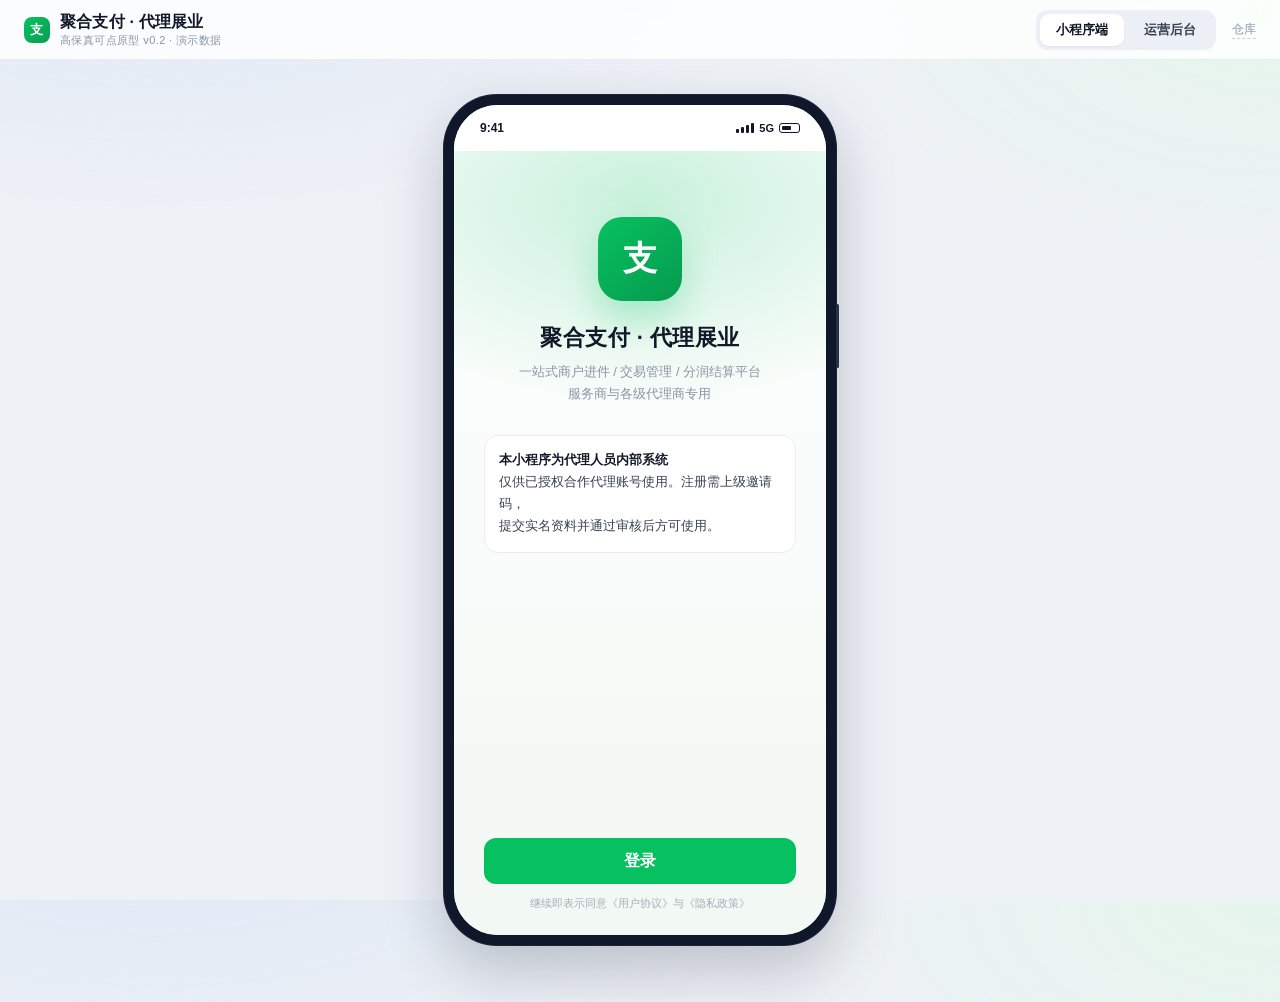
==== commit df8ca596: "feat(proto): v0.2a 金额整数分 / 科目提现 / 驳回重提 / 商户停用 - 新增 assets/money.js：整数分解析、格式化、手续费与提现校验（禁浮点/科学计数法） - 代" ====
--- a/index.html
+++ b/index.html
@@ -3,7 +3,7 @@
 <head>
 <meta charset="utf-8" />
 <meta name="viewport" content="width=device-width, initial-scale=1, viewport-fit=cover" />
-<title>聚合支付 · 代理商展业系统（小程序端原型）</title>
+<title>聚合支付 · 代理商展业系统（小程序端原型 v0.2）</title>
 <meta name="description" content="高保真可点原型 · 演示数据 · 非生产系统" />
 <link rel="stylesheet" href="assets/style.css" />
 <link rel="icon" href="data:image/svg+xml,<svg xmlns='http://www.w3.org/2000/svg' viewBox='0 0 32 32'><rect width='32' height='32' rx='8' fill='%2307c160'/><text x='16' y='22' font-size='16' text-anchor='middle' fill='white' font-family='sans-serif' font-weight='bold'>支</text></svg>" />
@@ -13,7 +13,7 @@
 <header class="topbar">
   <div class="brand">
     <div class="brand-mark">支</div>
-    <div>聚合支付 · 代理展业<small>高保真可点原型 v0.1 · 演示数据</small></div>
+    <div>聚合支付 · 代理展业<small>高保真可点原型 v0.2 · 演示数据</small></div>
   </div>
   <div class="seg" role="tablist">
     <button aria-selected="true" onclick="location.href='index.html'">小程序端</button>
@@ -79,7 +79,7 @@
               </div>
               <div style="display:flex;justify-content:space-between;font-size:12px;color:#8a94a6">
                 <label class="agree" style="margin:0"><input type="checkbox" checked /> 记住密码</label>
-                <a href="javascript:;" style="color:#07c160;text-decoration:none">忘记密码</a>
+                <button type="button" class="link-quiet" data-locked="忘记密码功能将在后续版本开放">忘记密码</button>
               </div>
               <button class="btn" data-go="m-home">登录</button>
               <div class="divider-txt">或</div>
@@ -91,92 +91,78 @@
         <!-- ========== 3. 邀请码注册 + 实名 ========== -->
         <section class="mscreen" id="m-register" data-title="代理注册" data-nav="on" data-tab="">
           <div class="mp-body">
-            <div class="note" style="margin-bottom:12px">
+            <div class="banner danger" id="regBanner" hidden>
+              <b>资料被驳回，请修改后重新提交</b>
+              <ul id="regReasons"></ul>
+              <p>仅被驳回项可修改，其余字段已锁定。提交后重新进入审核。</p>
+            </div>
+
+            <div class="note" id="regInviteNote" style="margin-bottom:12px">
               <span>🔒</span><span>邀请码已校验：来自 <b>云启支付 · 华东大区</b>。注册即提交实名资料，审核通过前不可见业务内容。</span>
             </div>
 
-            <div class="form-sec">
-              <h4>邀请码</h4>
-              <div class="field">
-                <input class="input" value="YQ-8823-KL" readonly />
-              </div>
-            </div>
-
-            <div class="form-sec">
-              <h4>主体信息</h4>
-              <div class="form-grid">
+            <form id="regForm">
+              <div class="form-sec">
+                <h4>邀请码</h4>
                 <div class="field">
-                  <label>代理名称 <span class="req">*</span></label>
-                  <input class="input" value="宁波海曙云拓服务部" />
-                </div>
-                <div class="row-2">
-                  <div class="field"><label>姓名 <span class="req">*</span></label><input class="input" value="王海涛" /></div>
-                  <div class="field"><label>手机号 <span class="req">*</span></label><input class="input" value="138 6621 0033" /></div>
-                </div>
-                <div class="row-2">
-                  <div class="field"><label>身份证号 <span class="req">*</span></label><input class="input" value="3302**********3417" /></div>
-                  <div class="field"><label>证件有效期</label><input class="input" value="2019-06-12 至 长期" /></div>
-                </div>
-                <div class="field">
-                  <label>身份证照片 <span class="req">*</span></label>
+                  <input class="input" value="YQ-8823-KL" readonly />
+                </div>
+              </div>
+
+              <div class="form-sec">
+                <h4>主体信息</h4>
+                <div class="form-grid">
+                  <div class="field">
+                    <label>代理名称 <span class="req">*</span></label>
+                    <input class="input" name="agentName" value="宁波海曙云拓服务部" data-lock />
+                  </div>
                   <div class="row-2">
-                    <div style="border:1px dashed #cfd8e6;border-radius:11px;padding:18px;text-align:center;font-size:11.5px;color:#8a94a6">人像面<br />点击上传</div>
-                    <div style="border:1px dashed #cfd8e6;border-radius:11px;padding:18px;text-align:center;font-size:11.5px;color:#8a94a6">国徽面<br />点击上传</div>
+                    <div class="field"><label>姓名 <span class="req">*</span></label><input class="input" name="realName" value="王海涛" data-lock /></div>
+                    <div class="field"><label>手机号 <span class="req">*</span></label><input class="input" name="phone" value="138 6621 0033" data-lock /></div>
                   </div>
-                </div>
-              </div>
-            </div>
-
-            <div class="form-sec">
-              <h4>结算账户</h4>
-              <div class="form-grid">
-                <div class="row-2">
-                  <div class="field"><label>结算银行 <span class="req">*</span></label><input class="input" value="招商银行" /></div>
-                  <div class="field"><label>开户支行</label><input class="input" value="宁波海曙支行" /></div>
-                </div>
-                <div class="field"><label>银行卡号 <span class="req">*</span></label><input class="input" value="6225 **** **** 8899" /></div>
-                <div class="field"><label>结算卡照片 <span class="req">*</span></label>
-                  <div style="border:1px dashed #cfd8e6;border-radius:11px;padding:18px;text-align:center;font-size:11.5px;color:#8a94a6">点击上传</div>
-                </div>
-              </div>
-            </div>
-
-            <label class="agree" style="margin:2px 0 14px">
-              <input type="checkbox" checked />
-              <span>我已阅读并同意《用户协议》《数字证书服务协议》，并授权平台为办理支付业务向收单机构提交上述资料。</span>
-            </label>
-
-            <button class="btn" data-go="m-pending">提交审核</button>
-          </div>
-        </section>
-
-        <!-- ========== 4. 实名审核中 ========== -->
+                  <div class="row-2">
+                    <div class="field"><label>身份证号 <span class="req">*</span></label><input class="input" name="idNo" value="3302**********3417" data-lock /></div>
+                    <div class="field"><label>证件有效期</label><input class="input" value="2019-06-12 至 长期" data-lock /></div>
+                  </div>
+                  <div class="field" data-rejected-field="idPhoto">
+                    <label>身份证照片 <span class="req">*</span> <span class="chip danger" id="idPhotoReject" hidden>需重新上传</span></label>
+                    <div class="row-2">
+                      <button type="button" class="upload" data-upload="人像面">人像面<br />点击上传</button>
+                      <button type="button" class="upload" data-upload="国徽面">国徽面<br />点击上传</button>
+                    </div>
+                  </div>
+                </div>
+              </div>
+
+              <div class="form-sec">
+                <h4>结算账户</h4>
+                <div class="form-grid">
+                  <div class="row-2">
+                    <div class="field"><label>结算银行 <span class="req">*</span></label><input class="input" name="bank" value="招商银行" data-lock /></div>
+                    <div class="field"><label>开户支行</label><input class="input" name="branch" value="宁波海曙支行" data-lock /></div>
+                  </div>
+                  <div class="field"><label>银行卡号 <span class="req">*</span></label><input class="input" name="cardNo" value="6225 **** **** 8899" data-lock /></div>
+                  <div class="field" data-rejected-field="cardPhoto">
+                    <label>结算卡照片 <span class="req">*</span> <span class="chip danger" id="cardPhotoReject" hidden>需重新上传</span></label>
+                    <button type="button" class="upload" data-upload="结算卡">点击上传</button>
+                  </div>
+                </div>
+              </div>
+
+              <label class="agree" style="margin:2px 0 14px">
+                <input type="checkbox" checked />
+                <span>我已阅读并同意《用户协议》《数字证书服务协议》，并授权平台为办理支付业务向收单机构提交上述资料。</span>
+              </label>
+
+              <button class="btn" type="submit" id="regSubmit">提交审核</button>
+              <p class="tiny-center" id="regHint">提交后进入实名审核，预计 1 个工作日</p>
+            </form>
+          </div>
+        </section>
+
+        <!-- ========== 4. 实名审核（三态） ========== -->
         <section class="mscreen" id="m-pending" data-title="实名审核" data-nav="on" data-tab="">
-          <div class="mp-body" style="text-align:center;padding-top:44px">
-            <div style="width:76px;height:76px;border-radius:50%;background:#fef6e7;display:grid;place-items:center;margin:0 auto;font-size:32px">⏳</div>
-            <h3 style="margin-top:18px;font-size:19px">资料已提交，等待审核</h3>
-            <p style="font-size:12.5px;color:#8a94a6;margin-top:9px;line-height:1.75">预计 1 个工作日内完成。审核期间<br />仅可查看进度，不可使用业务功能。</p>
-
-            <div class="card card-pad" style="margin-top:26px;text-align:left">
-              <div class="timeline">
-                <div class="tl-item done">
-                  <span class="tl-dot"></span>
-                  <div><div class="tl-t">提交注册资料</div><div class="tl-d">2026-11-11 09:42 · 邀请码 YQ-8823-KL</div></div>
-                </div>
-                <div class="tl-item now">
-                  <span class="tl-dot"></span>
-                  <div><div class="tl-t">服务商实名审核</div><div class="tl-d">审核中 · 预计 11-12 前完成</div></div>
-                </div>
-                <div class="tl-item">
-                  <span class="tl-dot"></span>
-                  <div><div class="tl-t">解锁全部功能</div><div class="tl-d">审核通过后自动生效</div></div>
-                </div>
-              </div>
-            </div>
-
-            <button class="btn ghost" style="margin-top:18px" data-go="m-home">模拟审核通过（演示）</button>
-            <p style="font-size:11px;color:#b3bbc8;margin-top:14px">演示用：真实环境需后台运营审核</p>
-          </div>
+          <div class="mp-body" id="pendingBody"></div>
         </section>
 
         <!-- ========== 5. 首页看板 ========== -->
@@ -188,14 +174,14 @@
                 <div class="name">王海涛 · 云启支付</div>
                 <div class="meta"><span class="dot-live"></span>已实名 · 华东大区 · 编号 A0182</div>
               </div>
-              <div class="bell">🔔<i></i></div>
+              <button type="button" class="bell" data-locked="公告中心将在后续版本开放">🔔<i></i></button>
             </div>
 
             <div class="range">
               <button class="on">今天</button>
               <button>昨天</button>
               <button>近 30 天</button>
-              <button>更多 ▾</button>
+              <button data-locked="自定义日期将在后续版本开放">更多 ▾</button>
             </div>
 
             <div class="kpi-hero">
@@ -208,88 +194,55 @@
               <div class="kpi"><div class="k">新增商户</div><div class="v">12 <small>户</small></div></div>
               <div class="kpi"><div class="k">新增门店</div><div class="v">26 <small>家</small></div></div>
               <div class="kpi"><div class="k">新增伙伴</div><div class="v">3 <small>家</small></div></div>
-              <div class="kpi"><div class="k">新增收益</div><div class="v">4,286<small>.35</small></div></div>
-            </div>
-
-            <div class="notice-bar">
+              <div class="kpi"><div class="k">新增收益</div><div class="v">4,286<small>.35 元</small></div></div>
+            </div>
+
+            <button type="button" class="notice-bar" data-locked="公告中心将在后续版本开放">
               <span class="tag">公告</span>
               <span>易生通道一期已接入，进件功能灰度开放中</span>
-            </div>
-
-            <div class="sec-title"><h3>常用功能</h3></div>
+            </button>
+
+            <div class="sec-title"><h3>常用功能</h3><span>3 项即将开放</span></div>
             <div class="card card-pad">
               <div class="grid-4">
-                <a href="javascript:;" data-go="m-mchnew"><span class="ico">＋</span>新增商户</a>
+                <a href="javascript:;" class="grid-item primary" data-go="m-mchnew"><span class="ico">＋</span>新增商户<i class="rec">推荐</i></a>
                 <a href="javascript:;" data-go="m-merchants"><span class="ico">🏪</span>商户管理</a>
-                <a href="javascript:;" data-go="m-mine"><span class="ico">🎟️</span>邀请代理</a>
-                <a href="javascript:;" data-go="m-mine"><span class="ico">👥</span>代理管理</a>
-                <a href="javascript:;" data-go="m-mchdetail"><span class="ico">▣</span>终端管理</a>
-                <a href="javascript:;" data-go="m-revenue"><span class="ico">📈</span>交易查询</a>
+                <a href="javascript:;" class="is-locked" aria-disabled="true" data-locked="代理邀请将在后续版本开放"><span class="ico">🎟️</span>邀请代理<i class="lock">即将开放</i></a>
+                <a href="javascript:;" class="is-locked" aria-disabled="true" data-locked="代理管理将在后续版本开放"><span class="ico">👥</span>代理管理<i class="lock">即将开放</i></a>
+                <a href="javascript:;" data-go="m-qr"><span class="ico">▣</span>终端管理</a>
+                <a href="javascript:;" data-go="m-tx"><span class="ico">📈</span>交易查询</a>
                 <a href="javascript:;" data-go="m-revenue"><span class="ico">💰</span>收益查询</a>
-                <a href="javascript:;" data-go="m-mine"><span class="ico">📣</span>展业支持</a>
-              </div>
-            </div>
+                <a href="javascript:;" class="is-locked" aria-disabled="true" data-locked="展业物料将在后续版本开放"><span class="ico">📣</span>展业支持<i class="lock">即将开放</i></a>
+              </div>
+            </div>
+            <p class="tiny-center">未开放入口保留展示，点击仅提示，不跳转。</p>
           </div>
         </section>
 
         <!-- ========== 6. 商户列表 ========== -->
         <section class="mscreen" id="m-merchants" data-title="商户管理" data-nav="off" data-tab="mch">
           <div class="mp-body" style="padding-top:12px">
-            <div style="display:flex;gap:8px;margin-bottom:12px">
-              <input class="input" placeholder="搜索商户名称 / 商户号" style="height:38px;padding:0 12px;font-size:13px" />
+            <div class="search-row">
+              <input class="input" id="mchSearch" placeholder="搜索商户名称 / 商户号" style="height:38px;padding:0 12px;font-size:13px" />
               <button class="btn sm" data-go="m-mchnew" style="height:38px">＋ 新增</button>
             </div>
-            <div class="tabs">
-              <button class="on">全部 128</button>
-              <button>审核中 6</button>
-              <button>已停用 2</button>
-            </div>
-
-            <a class="mch" href="javascript:;" data-go="m-mchdetail">
-              <div class="thumb">味</div>
-              <div class="info">
-                <div class="nm">味知香卤味店 <span class="chip ok">正常</span></div>
-                <div class="sub">银盛 · M8832****0912 · 费率 0.38%</div>
-              </div>
-              <span class="arrow">›</span>
-            </a>
-
-            <a class="mch" href="javascript:;" data-go="m-mchdetail">
-              <div class="thumb">悦</div>
-              <div class="info">
-                <div class="nm">悦刻便利店 <span class="chip ok">正常</span></div>
-                <div class="sub">拉卡拉 · M7712****3388 · 费率 0.35%</div>
-              </div>
-              <span class="arrow">›</span>
-            </a>
-
-            <a class="mch" href="javascript:;" data-go="m-mchdetail">
-              <div class="thumb">阿</div>
-              <div class="info">
-                <div class="nm">阿强理发工作室 <span class="chip warn">签约中</span></div>
-                <div class="sub">易生 · 进件已通过 · 待商户扫码签约</div>
-              </div>
-              <span class="arrow">›</span>
-            </a>
-
-            <a class="mch" href="javascript:;" data-go="m-mchdetail">
-              <div class="thumb">老</div>
-              <div class="info">
-                <div class="nm">老张五金建材 <span class="chip danger">已停用</span></div>
-                <div class="sub">银盛 · 风控冻结 · 2026-10-28</div>
-              </div>
-              <span class="arrow">›</span>
-            </a>
-
-            <div class="empty"><div class="e-ico">▤</div>已显示全部 4 条演示数据</div>
+            <div class="tabs" id="mchTabs">
+              <button class="on" data-status="all">全部</button>
+              <button data-status="review">审核中</button>
+              <button data-status="rejected">已驳回</button>
+              <button data-status="stopped">已停用</button>
+            </div>
+            <div id="mchList"></div>
           </div>
         </section>
 
         <!-- ========== 7. 商户进件 ========== -->
         <section class="mscreen" id="m-mchnew" data-title="新增商户" data-nav="on" data-tab="">
           <div class="mp-body">
+            <div class="banner danger" id="mchnewBanner" hidden></div>
+
             <div class="sec-title" style="margin-top:2px"><h3>选择进件通道</h3><span>一期已接入 3 家</span></div>
-            <div class="ch-list">
+            <div class="ch-list" id="mchChannelList">
               <div class="ch-card on" data-ch="ys">
                 <div class="ch-logo y">银盛</div>
                 <div>
@@ -311,7 +264,7 @@
                   <div class="cd">微信 / 支付宝 / 云闪付 · 分账能力待验证</div>
                 </div>
               </div>
-              <div class="ch-card off">
+              <div class="ch-card off" data-locked="该通道已暂停新增，请选择其他通道">
                 <div class="ch-logo a">支付</div>
                 <div>
                   <div class="cn">支付宝大额 <span class="chip line">暂停新增</span></div>
@@ -335,11 +288,11 @@
                   <div class="input-unit"><input class="input" value="138 6621 0033" /><span style="color:#07c160">已实名 ✓</span></div>
                   <p style="font-size:10.5px;color:#8a94a6">调用通道「运营商手机号认证」，自动带出实名信息</p>
                 </div>
-                <div class="field"><label>商户名称 <span class="req">*</span></label><input class="input" value="味知香卤味店" /></div>
-                <div class="field"><label>经营地址 <span class="req">*</span></label><input class="input" value="浙江省宁波市海曙区中山西路 188 号 1-3" /></div>
+                <div class="field"><label>商户名称 <span class="req">*</span></label><input class="input" name="mchName" data-mch-field="name" value="味知香卤味店" /></div>
+                <div class="field"><label>经营地址 <span class="req">*</span></label><input class="input" data-mch-field="address" value="浙江省宁波市海曙区中山西路 188 号 1-3" /></div>
                 <div class="row-2">
                   <div class="field"><label>经营类目</label><input class="input" value="餐饮服务 / 熟食" /></div>
-                  <div class="field"><label>门头照 <span class="req">*</span></label><div style="border:1px dashed #cfd8e6;border-radius:11px;padding:11px;text-align:center;font-size:11px;color:#8a94a6">上传</div></div>
+                  <div class="field" data-rejected-field="shopPhoto"><label>门头照 <span class="req">*</span> <span class="chip danger" id="shopPhotoReject" hidden>需重新上传</span></label><button type="button" class="upload compact" data-upload="门头照" data-mch-field="shopPhoto">上传</button></div>
                 </div>
               </div>
             </div>
@@ -354,115 +307,161 @@
 
             <div class="form-sec">
               <h4>电子签名</h4>
-              <div style="border:1px dashed #cfd8e6;border-radius:11px;height:92px;display:grid;place-items:center;font-size:11.5px;color:#8a94a6">
-                手写签名区域（签署《特约商户支付服务协议》）
-              </div>
+              <div class="sign-box">手写签名区域（签署《特约商户支付服务协议》）</div>
             </div>
 
             <button class="btn" id="submitMch">提交进件</button>
-            <p style="text-align:center;font-size:10.5px;color:#b3bbc8;margin-top:10px">提交后进入「进件 / 签约 / 报备」三态流程</p>
-          </div>
-        </section>
-
-        <!-- ========== 8. 商户详情 ========== -->
+            <div class="demo-inline" id="mchDemoWrap" hidden>
+              <span>演示异常</span>
+              <select id="mchDemoMode">
+                <option value="normal">正常提交</option>
+                <option value="timeout">模拟提交超时（结果确认中）</option>
+              </select>
+            </div>
+            <p class="tiny-center">提交后进入「进件 / 签约 / 报备」三态流程</p>
+          </div>
+        </section>
+
+        <!-- ========== 8. 商户详情（按商户渲染） ========== -->
         <section class="mscreen" id="m-mchdetail" data-title="商户详情" data-nav="on" data-tab="">
+          <div class="mp-body" id="mchDetailBody"></div>
+        </section>
+
+        <!-- ========== 9. 门店管理（MP-40/41） ========== -->
+        <section class="mscreen" id="m-stores" data-title="门店管理" data-nav="on" data-tab="">
           <div class="mp-body">
-            <div class="card card-pad">
-              <div style="display:flex;align-items:center;gap:11px">
-                <div class="thumb" style="width:44px;height:44px;border-radius:13px;background:#f3f6f8;display:grid;place-items:center;font-weight:700">味</div>
-                <div>
-                  <div style="font-size:15px;font-weight:650">味知香卤味店</div>
-                  <div style="font-size:11px;color:#8a94a6;margin-top:4px">银盛 · M8832****0912</div>
-                </div>
-                <span class="chip warn" style="margin-left:auto">报备中</span>
-              </div>
-              <div style="display:flex;gap:8px;margin-top:13px">
-                <span class="chip line">个人小微</span>
-                <span class="chip line">餐饮 / 熟食</span>
-                <span class="chip line">费率 0.38%</span>
-              </div>
-            </div>
-
-            <div class="sec-title"><h3>三态看板</h3><span>以通道回调为准，可能不同步</span></div>
-            <div class="tri">
-              <div class="step done"><div class="st">进件</div><div class="sv">✓ 已通过</div><div style="font-size:10px;color:#8a94a6;margin-top:4px">11-09 14:22</div></div>
-              <div class="step done"><div class="st">签约</div><div class="sv">✓ 已签约</div><div style="font-size:10px;color:#8a94a6;margin-top:4px">11-09 16:05</div></div>
-              <div class="step wait"><div class="st">报备</div><div class="sv">● 处理中</div><div style="font-size:10px;color:#8a94a6;margin-top:4px">预计 11-12</div></div>
-            </div>
-
-            <div class="sec-title"><h3>关键信息</h3></div>
-            <div class="card card-pad">
-              <div class="subj" style="padding-top:2px"><div><div class="sn">商户号</div></div><div class="sv" style="font-size:12px;font-weight:600">M8832 4471 0912</div></div>
-              <div class="subj"><div><div class="sn">结算账户</div></div><div class="sv" style="font-size:12px;font-weight:600">招商银行 **** 6621</div></div>
-              <div class="subj"><div><div class="sn">归属代理</div></div><div class="sv" style="font-size:12px;font-weight:600">云启支付 / 王海涛</div></div>
-              <div class="subj" style="padding-bottom:2px"><div><div class="sn">门店数</div></div><div class="sv" style="font-size:12px;font-weight:600">1 家</div></div>
-            </div>
-
-            <div class="sec-title"><h3>近 30 天交易</h3><a class="more" href="javascript:;" data-go="m-revenue">全部 ›</a></div>
-            <div class="card card-pad">
-              <div style="display:flex;justify-content:space-between;align-items:flex-end">
-                <div><div style="font-size:11px;color:#8a94a6">交易金额</div><div style="font-size:22px;font-weight:700;margin-top:5px">86,240<small style="font-size:12px;color:#8a94a6">.00 元</small></div></div>
-                <div style="text-align:right"><div style="font-size:11px;color:#8a94a6">笔数</div><div style="font-size:15px;font-weight:650;margin-top:5px">412</div></div>
-              </div>
-              <div style="display:flex;gap:6px;margin-top:12px">
-                <span class="chip">微信 62%</span><span class="chip">支付宝 31%</span><span class="chip">云闪付 7%</span>
-              </div>
-            </div>
-
-            <div style="display:flex;gap:9px;margin-top:14px">
-              <button class="btn ghost" data-go="m-mchdetail">查看收款码</button>
-              <button class="btn line" data-go="m-mchdetail">停用商户</button>
-            </div>
-          </div>
-        </section>
-
-        <!-- ========== 9. 收益 ========== -->
+            <div class="page-lead">
+              <div><b>门店列表</b><p>门店是码牌出图的前置；一个商户可绑定多家门店。</p></div>
+              <button class="btn sm" id="storeAddBtn" data-act="store-add">＋ 新增门店</button>
+            </div>
+            <div class="search-row">
+              <input class="input" id="storeSearch" placeholder="搜索门店名称 / 地址" style="height:36px;font-size:12.5px" />
+              <select class="select" id="storeMerchantFilter" style="height:36px;max-width:132px;font-size:12px"></select>
+            </div>
+            <div class="demo-state" data-state-for="m-stores">
+              <span>演示状态</span>
+              <button data-state="default" class="on">默认</button>
+              <button data-state="loading">加载</button>
+              <button data-state="empty">空</button>
+              <button data-state="error">错误</button>
+            </div>
+            <div id="storeList"></div>
+          </div>
+        </section>
+
+        <!-- ========== 10. 交易查询（MP-60/61/62） ========== -->
+        <section class="mscreen" id="m-tx" data-title="交易查询" data-nav="on" data-tab="">
+          <div class="mp-body">
+            <div class="demo-state" data-state-for="m-tx">
+              <span>演示状态</span>
+              <button data-state="default" class="on">默认</button>
+              <button data-state="loading">加载</button>
+              <button data-state="empty">空</button>
+              <button data-state="error">错误</button>
+            </div>
+
+            <div class="filter-card">
+              <div class="filter-grid">
+                <label>日期
+                  <select class="select" id="txRange">
+                    <option value="today">今天</option>
+                    <option value="7d" selected>近 7 天</option>
+                    <option value="30d">近 30 天</option>
+                  </select>
+                </label>
+                <label>商户
+                  <select class="select" id="txMerchant"><option value="all">全部商户</option></select>
+                </label>
+                <label>门店
+                  <select class="select" id="txStore"><option value="all">全部门店</option></select>
+                </label>
+                <label>通道
+                  <select class="select" id="txChannel">
+                    <option value="all">全部通道</option><option>银盛</option><option>拉卡拉</option><option>易生</option>
+                  </select>
+                </label>
+                <label>支付方式
+                  <select class="select" id="txPay">
+                    <option value="all">全部方式</option><option>微信</option><option>支付宝</option><option>云闪付</option><option>刷卡</option>
+                  </select>
+                </label>
+                <label>状态
+                  <select class="select" id="txStatus">
+                    <option value="all">全部状态</option><option>成功</option><option>退款</option><option>处理中</option>
+                  </select>
+                </label>
+              </div>
+              <div class="search-row" style="margin-top:8px">
+                <input class="input" id="txKeyword" placeholder="订单号 / 商户号" style="height:34px;font-size:12px" />
+                <button class="btn sm ghost" id="txReset" style="height:34px">重置</button>
+              </div>
+            </div>
+
+            <div class="sum-bar" id="txSummary"></div>
+            <div id="txList"></div>
+          </div>
+        </section>
+
+        <!-- ========== 11. 码牌出图（MP-50/51/52/53） ========== -->
+        <section class="mscreen" id="m-qr" data-title="码牌生成" data-nav="on" data-tab="">
+          <div class="mp-body">
+            <div class="demo-state" data-state-for="m-qr">
+              <span>演示状态</span>
+              <button data-state="default" class="on">默认</button>
+              <button data-state="loading">加载</button>
+              <button data-state="empty">空</button>
+              <button data-state="error">错误</button>
+            </div>
+            <div id="qrStateBox"></div>
+
+            <div id="qrBody">
+            <div class="steps" id="qrSteps">
+              <div class="step on"><i>1</i><span>选商户</span></div>
+              <div class="step"><i>2</i><span>选模板</span></div>
+              <div class="step"><i>3</i><span>生成下载</span></div>
+            </div>
+
+            <div class="card card-pad" id="qrMerchantCard"></div>
+            <div class="card card-pad" id="qrStoreCard" style="margin-top:9px"></div>
+
+            <div class="sec-title"><h3>选择模板</h3><span>3 种样式</span></div>
+            <div class="qr-templates" id="qrTemplates"></div>
+
+            <div class="sec-title"><h3>预览</h3><span id="qrPreviewMeta">立牌 · 105 × 148 mm</span></div>
+            <div class="qr-preview-wrap"><div class="qr-card" id="qrPreview"></div></div>
+
+            <div class="qr-actions">
+              <button class="btn" id="qrSaveBtn" data-act="qr-save">保存到相册</button>
+              <button class="btn ghost" id="qrDownloadBtn" data-act="qr-download">下载 PNG</button>
+            </div>
+            <div class="qr-sub-actions">
+              <button class="link-quiet" id="qrRecordsBtn" data-act="qr-records">生成记录</button>
+              <span>·</span>
+              <span>系统仅负责出图，不做库存 / SN</span>
+            </div>
+
+            <div class="sec-title"><h3>最近生成</h3></div>
+            <div id="qrRecords"></div>
+            </div>
+          </div>
+        </section>
+
+        <!-- ========== 12. 收益 ========== -->
         <section class="mscreen" id="m-revenue" data-title="收益" data-nav="off" data-tab="rev">
           <div class="mp-body" style="padding-top:12px">
             <div class="balance-hero">
-              <div class="k">可提现总额（六科目合计）</div>
-              <div class="v">128,430<small>.50 元</small></div>
+              <div class="k">可提现总额（已开通科目合计）</div>
+              <div class="v" id="revTotal">128,430<small>.50 元</small></div>
               <div style="display:flex;gap:10px;margin-top:14px">
                 <button class="btn sm" style="background:#07c160;color:#fff;flex:1" data-go="m-withdraw">提现</button>
-                <button class="btn sm ghost" style="flex:1;background:rgba(255,255,255,.1);border-color:rgba(255,255,255,.18);color:#fff">收益明细</button>
+                <button class="btn sm ghost" id="revDetailBtn" style="flex:1;background:rgba(255,255,255,.1);border-color:rgba(255,255,255,.18);color:#fff">收益明细</button>
               </div>
             </div>
 
             <div class="sec-title"><h3>六科目余额</h3><span>各自独立提现</span></div>
-            <div class="card card-pad" style="padding-top:4px;padding-bottom:4px">
-              <div class="subj">
-                <div class="si">日</div>
-                <div><div class="sn">日结分润</div><div class="sd">T+1 日终结算</div></div>
-                <div class="sv">62,180.20<small>可提现</small></div>
-              </div>
-              <div class="subj">
-                <div class="si">月</div>
-                <div><div class="sn">月结分润</div><div class="sd">按自然月结算</div></div>
-                <div class="sv">38,902.10<small>可提现</small></div>
-              </div>
-              <div class="subj">
-                <div class="si">奖</div>
-                <div><div class="sn">日结奖励</div><div class="sd">按政策日结</div></div>
-                <div class="sv">9,640.00<small>可提现</small></div>
-              </div>
-              <div class="subj">
-                <div class="si">奖</div>
-                <div><div class="sn">月结奖励</div><div class="sd">按政策月结</div></div>
-                <div class="sv">12,308.20<small>可提现</small></div>
-              </div>
-              <div class="subj">
-                <div class="si">分</div>
-                <div><div class="sn">分成奖励</div><div class="sd">下级交易分成</div></div>
-                <div class="sv">5,400.00<small>可提现</small></div>
-              </div>
-              <div class="subj">
-                <div class="si">增</div>
-                <div><div class="sn">增值收益 <span class="chip line">待确认</span></div><div class="sd">首版是否纳入待甲方确认</div></div>
-                <div class="sv" style="color:#8a94a6">—<small>未开通</small></div>
-              </div>
-            </div>
-
-            <div class="sec-title"><h3>最近流水</h3></div>
+            <div class="card card-pad" style="padding-top:4px;padding-bottom:4px" id="revSubjects"></div>
+
+            <div class="sec-title" id="revFlowTitle"><h3>最近流水</h3><span>点击科目可查看说明</span></div>
             <div class="card card-pad" style="padding-top:2px">
               <div class="tx">
                 <div class="ti" style="background:#e8f8ef;color:#067a43">日</div>
@@ -483,18 +482,22 @@
           </div>
         </section>
 
-        <!-- ========== 10. 提现 ========== -->
+        <!-- ========== 13. 提现 ========== -->
         <section class="mscreen" id="m-withdraw" data-title="提现" data-nav="on" data-tab="">
           <div class="mp-body">
+            <div id="wdUnknown"></div>
+
             <div class="amount-box">
-              <div style="font-size:11.5px;color:#8a94a6">提现金额（元）</div>
+              <div class="subject-chips" id="wdSubjects"></div>
+              <div class="amount-label">提现金额（元）</div>
               <div class="amount-input">
-                <b>¥</b><input id="wdAmount" inputmode="decimal" value="5000" />
+                <b>¥</b><input id="wdAmount" inputmode="decimal" value="5000" autocomplete="off" />
               </div>
               <div class="amount-meta">
-                <span>可提现 62,180.20 元</span>
-                <span style="color:#07c160;font-weight:600" id="wdAll">全部提现</span>
-              </div>
+                <span id="wdAvail">可提现 62,180.20 元</span>
+                <button type="button" class="link-quiet green" id="wdAll">全部提现</button>
+              </div>
+              <p class="field-err" id="wdErr"></p>
 
               <div class="calc">
                 <div class="r"><span>提现手续费 <span class="chip line">费率待确认</span></span><b id="wdFee">403.00</b></div>
@@ -503,17 +506,8 @@
               </div>
             </div>
 
-            <div class="sec-title"><h3>提现方式</h3></div>
-            <div class="card card-pad">
-              <div style="display:flex;gap:12px;align-items:center">
-                <div class="thumb" style="width:40px;height:40px;border-radius:11px;background:#eef3ff;display:grid;place-items:center;font-size:15px">💳</div>
-                <div>
-                  <div style="font-size:13px;font-weight:600">招商银行 · 储蓄卡</div>
-                  <div style="font-size:11px;color:#8a94a6;margin-top:4px">王海涛 · **** 8899 · 对私</div>
-                </div>
-                <span class="chip blue" style="margin-left:auto">切换</span>
-              </div>
-            </div>
+            <div class="sec-title"><h3>提现方式</h3><span id="wdAccountHint"></span></div>
+            <div class="card card-pad" id="wdAccountCard"></div>
 
             <div class="note" style="margin-top:12px">
               <span>ℹ️</span>
@@ -522,23 +516,21 @@
 
             <button class="btn" style="margin-top:14px" id="wdSubmit">提交提现申请</button>
 
-            <div class="sec-title"><h3>提现记录</h3></div>
-            <div class="card card-pad" style="padding-top:2px">
-              <div class="tx">
-                <div class="ti" style="background:#e8f8ef;color:#067a43">✓</div>
-                <div><div class="tn">提现 3,000.00 元</div><div class="td">11-08 · 日结分润 · 已到账</div></div>
-                <div class="tv" style="font-size:12px;color:#067a43">成功</div>
-              </div>
-              <div class="tx">
-                <div class="ti" style="background:#fef6e7;color:#a35c05">●</div>
-                <div><div class="tn">提现 1,200.00 元</div><div class="td">11-10 · 月结分润 · 审批中</div></div>
-                <div class="tv" style="font-size:12px;color:#a35c05">处理中</div>
-              </div>
-            </div>
-          </div>
-        </section>
-
-        <!-- ========== 11. 我的 ========== -->
+            <div class="demo-inline">
+              <span>演示异常</span>
+              <select id="wdDemoMode">
+                <option value="normal">正常提交</option>
+                <option value="timeout">模拟提交超时（结果未知）</option>
+                <option value="zero">模拟科目零余额（切到分成奖励）</option>
+              </select>
+            </div>
+
+            <div class="sec-title"><h3>提现记录</h3><span>点击记录查看原因</span></div>
+            <div id="wdRecords"></div>
+          </div>
+        </section>
+
+        <!-- ========== 14. 我的 ========== -->
         <section class="mscreen" id="m-mine" data-title="我的" data-nav="off" data-tab="mine">
           <div class="mp-body" style="padding-top:12px">
             <div class="card card-pad" style="display:flex;gap:12px;align-items:center">
@@ -551,16 +543,16 @@
             </div>
 
             <div class="card card-pad" style="margin-top:10px;padding-top:2px;padding-bottom:2px">
-              <div class="subj"><div class="si">👤</div><div><div class="sn">个人资料</div><div class="sd">头像、昵称、手机号</div></div><div class="sv" style="font-size:14px;color:#c3cad6">›</div></div>
-              <div class="subj"><div class="si">💳</div><div><div class="sn">结算卡</div><div class="sd">变更需审核</div></div><div class="sv" style="font-size:14px;color:#c3cad6">›</div></div>
-              <div class="subj"><div class="si">💰</div><div><div class="sn">我的钱包</div><div class="sd">六科目余额</div></div><div class="sv" style="font-size:14px;color:#c3cad6">›</div></div>
-              <div class="subj"><div class="si">🎟️</div><div><div class="sn">我的推荐码</div><div class="sd">YQ-8823-KL</div></div><div class="sv" style="font-size:14px;color:#c3cad6">›</div></div>
-              <div class="subj"><div class="si">📄</div><div><div class="sn">我的政策</div><div class="sd">费率与奖励规则</div></div><div class="sv" style="font-size:14px;color:#c3cad6">›</div></div>
-              <div class="subj"><div class="si">🛟</div><div><div class="sn">服务中心</div><div class="sd">客服、隐私政策</div></div><div class="sv" style="font-size:14px;color:#c3cad6">›</div></div>
-            </div>
-
-            <button class="btn ghost" style="margin-top:14px;color:#b91c1c" data-go="m-splash">退出登录</button>
-            <p style="text-align:center;font-size:10.5px;color:#b3bbc8;margin-top:14px">原型 v0.1 · 所有数据为演示数据</p>
+              <button type="button" class="subj subj-btn"><div class="si">👤</div><div><div class="sn">个人资料</div><div class="sd">头像、昵称、手机号</div></div><div class="sv" style="font-size:14px;color:#c3cad6">›</div></button>
+              <button type="button" class="subj subj-btn"><div class="si">💳</div><div><div class="sn">结算卡</div><div class="sd">变更需审核</div></div><div class="sv" style="font-size:14px;color:#c3cad6">›</div></button>
+              <button type="button" class="subj subj-btn" data-go="m-revenue"><div class="si">💰</div><div><div class="sn">我的钱包</div><div class="sd">六科目余额</div></div><div class="sv" style="font-size:14px;color:#c3cad6">›</div></button>
+              <button type="button" class="subj subj-btn"><div class="si">🎟️</div><div><div class="sn">我的推荐码</div><div class="sd">YQ-8823-KL</div></div><div class="sv" style="font-size:14px;color:#c3cad6">›</div></button>
+              <button type="button" class="subj subj-btn"><div class="si">📄</div><div><div class="sn">我的政策</div><div class="sd">费率与奖励规则</div></div><div class="sv" style="font-size:14px;color:#c3cad6">›</div></button>
+              <button type="button" class="subj subj-btn" data-locked="服务中心将在后续版本开放"><div class="si">🛟</div><div><div class="sn">服务中心</div><div class="sd">客服、隐私政策</div></div><div class="sv" style="font-size:14px;color:#c3cad6">›</div></button>
+            </div>
+
+            <button class="btn ghost" style="margin-top:14px;color:#b91c1c" id="logoutBtn">退出登录</button>
+            <p style="text-align:center;font-size:10.5px;color:#b3bbc8;margin-top:14px">原型 v0.2 · 所有数据为演示数据</p>
           </div>
         </section>
 
@@ -573,11 +565,17 @@
         </nav>
 
         <div class="toast" id="toast"></div>
+
+        <!-- 底部抽屉 / 确认弹窗 -->
+        <div class="sheet-mask" id="sheetMask" hidden>
+          <div class="sheet" id="sheet" role="dialog" aria-modal="true" aria-labelledby="sheetTitle"></div>
+        </div>
       </div>
     </div>
   </div>
 </main>
 
+<script src="assets/money.js"></script>
 <script src="assets/mobile.js"></script>
 </body>
 </html>
--- a/assets/style.css
+++ b/assets/style.css
@@ -495,3 +495,546 @@
   .stats, .ch-grid { grid-template-columns: 1fr; }
   .stats { grid-template-columns: repeat(2, 1fr); }
 }
+
+/* ==================================================================
+   v0.2 新增：通用控件、四态、门店 / 交易 / 码牌 / 提现 / 代理树 / 审批
+   ================================================================== */
+
+.link-quiet {
+  border: 0; background: transparent; padding: 0; font-family: inherit;
+  font-size: 12px; color: var(--muted); cursor: pointer; text-decoration: none;
+}
+.link-quiet.green { color: var(--green-dark); font-weight: 600; }
+.link-quiet.red { color: #b91c1c; font-weight: 600; }
+.link-quiet:hover { text-decoration: underline; }
+.danger-text { color: #b91c1c !important; }
+.btn.danger-solid, .btn-xs.danger-solid { background: var(--danger); border-color: var(--danger); color: #fff; }
+.btn-xs.danger-ghost { color: #b91c1c; border-color: #f0c4c4; background: #fff; }
+.btn-xs.danger-ghost:hover { background: var(--danger-soft); }
+.chip-btn { border: 0; cursor: pointer; font-family: inherit; }
+.chip-btn:hover { filter: brightness(.97); }
+.notice-bar { width: 100%; text-align: left; font-family: inherit; cursor: pointer; }
+.bell { border: 0; background: transparent; cursor: pointer; }
+.tiny-center { text-align: center; font-size: 10.5px; color: #b3bbc8; margin-top: 10px; }
+.field-hint { font-size: 10.5px; color: var(--muted); line-height: 1.6; margin-top: 4px; }
+.field.is-locked label { color: #9aa3b2; }
+.input:disabled, .textarea:disabled, .upload:disabled, .upload.is-locked {
+  background: #f5f6f8; color: #9aa3b2; border-color: #e3e7ee; cursor: not-allowed;
+}
+.ch-card.is-locked { opacity: .5; cursor: not-allowed; }
+.field-err { font-size: 11.5px; color: var(--danger); line-height: 1.55; margin-top: 6px; min-height: 0; }
+.field-err.info { color: #a35c05; }
+.field-err:empty { display: none; }
+.input.err { border-color: #f3b4b4; box-shadow: 0 0 0 3px rgba(220, 38, 38, .08); }
+.mono { font-variant-numeric: tabular-nums; font-family: ui-monospace, SFMono-Regular, Menlo, Consolas, monospace; }
+.green { color: var(--green-dark); }
+.chev { color: #c3cad6; margin-left: 4px; }
+.list-foot { text-align: center; padding: 14px 4px 4px; font-size: 10.5px; color: #a6aebc; }
+.dot-red { display: inline-block; width: 5px; height: 5px; border-radius: 50%; background: var(--danger); vertical-align: 2px; }
+.search-row { display: flex; gap: 8px; align-items: center; }
+.search-row .input { flex: 1; min-width: 0; }
+.upload {
+  width: 100%; border: 1px dashed #cfd8e6; border-radius: 11px; background: #fff;
+  padding: 18px; text-align: center; font-size: 11.5px; color: var(--muted);
+  cursor: pointer; font-family: inherit; line-height: 1.6;
+}
+.upload.compact { padding: 11px; }
+.upload.done { border-color: rgba(7, 193, 96, .5); color: var(--green-dark); background: var(--green-soft); }
+.sign-box {
+  border: 1px dashed #cfd8e6; border-radius: 11px; height: 92px; display: grid;
+  place-items: center; font-size: 11.5px; color: var(--muted);
+}
+.banner { border-radius: 12px; padding: 12px 13px; margin: 12px 0; font-size: 12px; line-height: 1.7; }
+.banner > b { display: block; font-size: 13px; margin-bottom: 3px; }
+.banner ul { margin: 6px 0 0 16px; }
+.banner.danger { background: var(--danger-soft); border: 1px solid #f6c9c9; color: #991b1b; }
+.banner.warn { background: var(--warn-soft); border: 1px solid #f6e3bf; color: #8a5a00; }
+.banner.gray { background: #f3f5f8; border: 1px solid var(--line); color: #5b6678; }
+.banner-note { font-size: 11px; opacity: .85; }
+.banner-actions { display: flex; gap: 8px; margin-top: 9px; }
+.banner-actions .btn { width: auto; }
+.banner + .banner { margin-top: 8px; }
+.sheet-lead { font-size: 12px; color: #5b6678; line-height: 1.75; margin-bottom: 12px; }
+
+/* 演示状态切换 */
+.demo-state {
+  display: flex; align-items: center; gap: 5px; flex-wrap: wrap; margin: 0 0 10px;
+  padding: 7px 9px; background: #f8fafc; border: 1px dashed var(--line);
+  border-radius: 9px; font-size: 10.5px; color: var(--muted);
+}
+.demo-state > span { margin-right: 2px; }
+.demo-state button {
+  border: 1px solid transparent; background: #fff; color: var(--ink-2);
+  font-size: 10.5px; padding: 3px 8px; border-radius: 6px; cursor: pointer; font-family: inherit;
+}
+.demo-state button.on { background: var(--ink); color: #fff; }
+.demo-state-center { justify-content: center; margin-top: 18px; }
+
+/* 骨架屏 */
+@keyframes shimmer {
+  0% { background-position: 100% 0; }
+  100% { background-position: -100% 0; }
+}
+.sk {
+  background: linear-gradient(90deg, #eef1f5 25%, #f7f9fb 37%, #eef1f5 63%);
+  background-size: 400% 100%; animation: shimmer 1.3s ease infinite; border-radius: 6px;
+}
+.sk-list { display: grid; gap: 9px; }
+.sk-card { display: flex; gap: 12px; align-items: center; padding: 13px; background: #fff; border: 1px solid var(--line); border-radius: 13px; }
+.sk-avatar { width: 42px; height: 42px; border-radius: 12px; flex: 0 0 42px; }
+.sk-main { flex: 1; display: grid; gap: 8px; min-width: 0; }
+.sk-line { height: 11px; }
+.sk-line.w40 { width: 40%; } .sk-line.w50 { width: 50%; } .sk-line.w60 { width: 60%; } .sk-line.w80 { width: 80%; }
+.sk-tr td { padding: 14px; }
+
+/* 空 / 错误 */
+.state-box { text-align: center; padding: 34px 18px; color: var(--muted); font-size: 12px; }
+.state-box > b { display: block; color: var(--ink); font-size: 14px; margin-top: 8px; }
+.state-box > p { max-width: 280px; margin: 6px auto 0; line-height: 1.7; }
+.state-box .btn { margin-top: 12px; width: auto; }
+.state-box .btn-xs { margin-top: 10px; }
+.state-ico {
+  width: 48px; height: 48px; border-radius: 50%; background: #f1f4f8;
+  display: grid; place-items: center; margin: 0 auto; font-size: 22px; color: #8a94a6;
+}
+.state-box.error .state-ico { background: var(--danger-soft); color: var(--danger); }
+
+/* 手机端抽屉 */
+.sheet-mask {
+  position: absolute; inset: 0; background: rgba(15, 23, 42, .4);
+  z-index: 80; display: flex; align-items: flex-end; opacity: 0; transition: opacity .2s ease;
+}
+.sheet-mask.show { opacity: 1; }
+.sheet {
+  width: 100%; max-height: 88%; background: #fff; border-radius: 20px 20px 0 0;
+  transform: translateY(26px); transition: transform .2s ease;
+  display: flex; flex-direction: column; overflow: hidden;
+}
+.sheet-mask.show .sheet { transform: none; }
+.sheet.wide { max-height: 92%; }
+.sheet-grab { width: 38px; height: 4px; border-radius: 2px; background: #e2e7ef; margin: 8px auto 0; flex: 0 0 auto; }
+.sheet-head { display: flex; align-items: center; gap: 10px; padding: 12px 16px 10px; flex: 0 0 auto; }
+.sheet-head h3 { font-size: 15.5px; font-weight: 650; line-height: 1.4; }
+.sheet-close {
+  margin-left: auto; width: 28px; height: 28px; border: 0; border-radius: 50%;
+  background: #f3f5f8; color: #6b7280; font-size: 18px; line-height: 1; cursor: pointer; flex: 0 0 28px;
+}
+.sheet-body { padding: 0 16px 8px; overflow-y: auto; font-size: 12.5px; line-height: 1.65; }
+.sheet-body .form-grid { gap: 12px; }
+.sheet-foot { display: flex; gap: 10px; padding: 12px 16px 18px; border-top: 1px solid var(--line); flex: 0 0 auto; }
+.sheet-foot .btn { height: 44px; font-size: 14px; width: auto; flex: 1; }
+.sheet .form-grid { margin-top: 6px; }
+.detail-status { display: flex; align-items: center; gap: 8px; margin-bottom: 10px; font-size: 11px; color: var(--muted); }
+.kv-list { border-top: 1px solid var(--line); }
+.kv {
+  display: flex; align-items: center; gap: 10px; justify-content: space-between;
+  padding: 11px 0; border-bottom: 1px solid var(--line); font-size: 12px;
+}
+.kv > span { color: var(--muted); flex: 0 0 auto; }
+.kv > b { font-weight: 600; text-align: right; word-break: break-all; }
+.copy {
+  border: 1px solid var(--line); background: #fff; border-radius: 5px; font-size: 10px;
+  padding: 1px 5px; color: var(--blue); cursor: pointer; margin-left: 2px; flex: 0 0 auto;
+}
+.profit-list { border-top: 1px solid var(--line); }
+.profit-row { display: flex; align-items: center; justify-content: space-between; gap: 10px; padding: 11px 0; border-bottom: 1px solid var(--line); font-size: 12px; }
+.profit-row .chip { margin-left: 5px; }
+.confirm-amount { font-size: 30px; font-weight: 700; letter-spacing: -.5px; text-align: center; padding: 10px 0 16px; font-variant-numeric: tabular-nums; }
+.confirm-rows .r { display: flex; justify-content: space-between; gap: 12px; padding: 9px 0; border-bottom: 1px solid var(--line); font-size: 12px; }
+.confirm-rows .r:last-child { border-bottom: 0; }
+.confirm-rows .r span { color: var(--muted); }
+.confirm-rows .r b { text-align: right; }
+
+/* 首页宫格 */
+.grid-4 a { position: relative; }
+.grid-item.primary { background: var(--green-soft); color: var(--green-dark); font-weight: 600; }
+.grid-4 a.is-locked { opacity: .55; }
+.grid-4 a.is-locked .ico { background: #f1f3f6; color: #98a1b0; }
+.grid-4 .rec {
+  position: absolute; top: 3px; right: 1px; font-style: normal; font-size: 8px;
+  background: var(--green); color: #fff; border-radius: 4px; padding: 1px 4px; line-height: 1.4;
+}
+.grid-4 .lock {
+  position: absolute; top: 3px; right: 1px; font-style: normal; font-size: 8px;
+  color: #8a94a6; background: #f1f4f8; border-radius: 4px; padding: 1px 3px; line-height: 1.4; white-space: nowrap;
+}
+
+/* 商户列表补充 */
+.mch.is-off { opacity: .62; }
+.mch-reject { font-size: 10.5px; color: #b91c1c; line-height: 1.6; margin-top: 5px; }
+.mch-reject.gray { color: var(--muted); }
+.mch .nm { flex-wrap: wrap; }
+
+/* 商户详情补充 */
+.detail-head { display: flex; align-items: center; gap: 11px; }
+.detail-head .thumb.big { width: 46px; height: 46px; border-radius: 13px; background: #f3f6f8; display: grid; place-items: center; font-weight: 700; font-size: 16px; }
+.detail-name { font-size: 16px; font-weight: 650; }
+.detail-sub { font-size: 11px; color: var(--muted); margin-top: 4px; }
+.detail-head > .chip { margin-left: auto; }
+.chip-row { display: flex; flex-wrap: wrap; gap: 6px; margin-top: 11px; }
+.channel-tabs { margin-top: 14px; gap: 16px; }
+.tx-sum { display: flex; justify-content: space-between; align-items: flex-end; }
+.tx-sum-k { font-size: 11px; color: var(--muted); }
+.tx-sum-v { font-size: 22px; font-weight: 700; margin-top: 5px; font-variant-numeric: tabular-nums; }
+.tx-sum-v small { font-size: 11.5px; color: var(--muted); font-weight: 500; }
+.tx-sum-r { text-align: right; }
+.tx-sum-c { font-size: 15px; font-weight: 650; margin-top: 5px; }
+.action-row { display: flex; gap: 9px; margin-top: 14px; }
+.action-row .btn { flex: 1; font-size: 14px; }
+.tri .step.bad { background: var(--danger-soft); border-color: #f6c9c9; }
+.tri .step.bad .sv { color: #b91c1c; }
+.tri .step .stime { font-size: 10px; color: var(--muted); margin-top: 4px; }
+.subj-btn {
+  width: 100%; border: 0; border-bottom: 1px solid var(--line); background: transparent; font-family: inherit;
+  text-align: left; cursor: pointer; color: inherit;
+}
+.subj-btn:last-child { border-bottom: 0; }
+.subj-btn:hover { background: #fbfdfc; }
+.subj.is-off, .subj-btn.is-off { opacity: .55; }
+.more.link-quiet { margin-left: auto; font-size: 12px; }
+
+/* 实名审核 */
+.pending-state { text-align: center; padding: 34px 10px 0; }
+.pending-state h3 { font-size: 19px; margin-top: 2px; }
+.pending-state p { font-size: 12.5px; color: var(--muted); line-height: 1.75; margin-top: 9px; }
+.pending-state .btn { margin-top: 20px; }
+.state-circle { width: 76px; height: 76px; border-radius: 50%; display: grid; place-items: center; margin: 0 auto 18px; font-size: 30px; }
+.state-circle.green { background: var(--green-soft); color: var(--green-dark); }
+.state-circle.red { background: var(--danger-soft); color: var(--danger); }
+.state-circle.amber { background: var(--warn-soft); color: #a35c05; }
+.state-circle.gray { background: #eef1f5; color: #5b6372; }
+#regForm [data-rejected-field].rejected { border: 1px solid #f6c9c9; background: #fffafa; border-radius: 11px; padding: 10px; }
+
+/* 门店 */
+.page-lead { display: flex; align-items: flex-start; gap: 10px; margin-bottom: 12px; }
+.page-lead b { font-size: 15px; }
+.page-lead p { font-size: 11px; color: var(--muted); margin-top: 4px; line-height: 1.6; }
+.page-lead .btn { margin-left: auto; flex: 0 0 auto; }
+.store-card {
+  background: #fff; border: 1px solid var(--line); border-radius: 13px;
+  padding: 13px; margin-bottom: 9px; box-shadow: var(--shadow-sm);
+}
+.store-top { display: flex; align-items: center; gap: 10px; }
+.store-top .thumb { width: 40px; height: 40px; border-radius: 12px; background: #f3f6f8; display: grid; place-items: center; font-weight: 700; font-size: 14px; }
+.store-main { flex: 1; min-width: 0; }
+.store-name { font-size: 13.5px; font-weight: 650; overflow: hidden; text-overflow: ellipsis; white-space: nowrap; }
+.store-sub { font-size: 10.5px; color: var(--muted); margin-top: 3px; line-height: 1.5; }
+.store-addr { font-size: 11px; color: var(--ink-2); margin: 9px 0 3px; line-height: 1.55; }
+.store-actions { display: flex; gap: 16px; justify-content: flex-end; margin-top: 10px; padding-top: 9px; border-top: 1px solid var(--line); }
+
+/* 交易 */
+.filter-card { background: #fff; border: 1px solid var(--line); border-radius: 13px; padding: 12px; margin-bottom: 10px; }
+.filter-grid { display: grid; grid-template-columns: 1fr 1fr; gap: 9px; }
+.filter-grid label { display: grid; gap: 4px; font-size: 10.5px; color: var(--muted); }
+.filter-grid .select { height: 34px; padding: 0 8px; font-size: 12px; }
+.sum-bar { display: flex; justify-content: space-between; align-items: center; font-size: 11.5px; color: var(--muted); padding: 4px 2px 9px; }
+.sum-bar b { color: var(--ink); font-size: 12.5px; }
+.tx-row {
+  width: 100%; display: block; text-align: left; background: #fff; border: 1px solid var(--line);
+  border-radius: 13px; padding: 12px 13px; margin-bottom: 9px; cursor: pointer; font-family: inherit; color: inherit;
+}
+.tx-row:hover { border-color: #cfe9db; background: #fbfdfc; }
+.tx-row-top { display: flex; align-items: center; gap: 7px; }
+.tx-time { font-size: 11px; color: var(--muted); font-variant-numeric: tabular-nums; }
+.tx-amt { margin-left: auto; font-size: 14.5px; font-weight: 700; font-variant-numeric: tabular-nums; }
+.tx-row-sub { font-size: 11px; color: var(--muted); margin-top: 5px; line-height: 1.5; overflow: hidden; text-overflow: ellipsis; white-space: nowrap; }
+
+/* 码牌 */
+.steps { display: flex; align-items: center; gap: 4px; margin: 4px 0 12px; }
+.steps .step { flex: 1; display: flex; align-items: center; gap: 5px; font-size: 10.5px; color: var(--muted); }
+.steps .step i {
+  width: 18px; height: 18px; border-radius: 50%; background: #eef1f6; color: #8a94a6;
+  display: grid; place-items: center; font-style: normal; font-size: 10px; flex: 0 0 18px;
+}
+.steps .step.on { color: var(--green-dark); font-weight: 600; }
+.steps .step.on i { background: var(--green); color: #fff; }
+.steps .step.done i { background: var(--green-soft); color: var(--green-dark); border: 1px solid rgba(7, 193, 96, .4); }
+.steps .step.done i::before { content: "✓"; font-size: 10px; }
+.steps .step.done i { font-size: 0; }
+.steps .step.done i::before { font-size: 10px; }
+.pick-row { display: flex; align-items: center; gap: 10px; }
+.pick-row .thumb { width: 42px; height: 42px; border-radius: 12px; background: #f3f6f8; display: grid; place-items: center; font-weight: 700; font-size: 14px; flex: 0 0 42px; }
+.pick-row .thumb.small { width: 36px; height: 36px; flex-basis: 36px; font-size: 15px; }
+.pick-main { flex: 1; min-width: 0; }
+.pick-name { font-size: 13.5px; font-weight: 650; display: flex; align-items: center; gap: 6px; flex-wrap: wrap; }
+.pick-sub { font-size: 10.5px; color: var(--muted); margin-top: 4px; line-height: 1.5; overflow: hidden; text-overflow: ellipsis; white-space: nowrap; }
+.qr-block { margin-top: 9px; font-size: 11px; color: #b91c1c; background: var(--danger-soft); border-radius: 7px; padding: 7px 9px; line-height: 1.6; }
+.qr-templates { display: grid; grid-template-columns: repeat(3, 1fr); gap: 8px; }
+.qr-tpl {
+  position: relative; border: 1.5px solid var(--line); background: #fff; border-radius: 12px;
+  padding: 8px 7px; text-align: center; cursor: pointer; font-family: inherit;
+}
+.qr-tpl.on { border-color: var(--green); box-shadow: 0 0 0 3px rgba(7, 193, 96, .09); background: #f7fdfa; }
+.qr-tpl-thumb { width: 100%; height: 52px; border-radius: 7px; background: #f3f6f8; display: grid; place-items: center; margin-bottom: 6px; }
+.qr-tpl-thumb i { display: block; width: 24px; height: 24px; background:
+  repeating-linear-gradient(90deg, #111827 0 3px, transparent 3px 6px),
+  repeating-linear-gradient(0deg, #111827 0 3px, transparent 3px 6px); opacity: .8; }
+.qr-tpl-thumb.lipai { height: 58px; }
+.qr-tpl b { display: block; font-size: 12px; }
+.qr-tpl small { display: block; font-size: 8.5px; color: var(--muted); margin-top: 3px; line-height: 1.35; }
+.qr-tpl .tick { position: absolute; top: 4px; right: 4px; width: 15px; height: 15px; border-radius: 50%; background: var(--green); color: #fff; font-size: 9px; display: grid; place-items: center; }
+.qr-preview-wrap { display: flex; justify-content: center; padding: 12px; background: #eef1f6; border-radius: 14px; }
+.qr-card { width: 280px; max-width: 100%; background: #fff; border-radius: 12px; box-shadow: var(--shadow-md); overflow: hidden; position: relative; }
+.qr-card-inner { height: 100%; display: flex; flex-direction: column; align-items: center; justify-content: center; padding: 16px 14px; text-align: center; }
+.qr-card-inner.zhuotie { border: 2px dashed #cbd5e1; border-radius: 50%; }
+.qr-preview-name { font-size: 14px; font-weight: 650; line-height: 1.35; max-height: 2.7em; overflow: hidden; }
+.qr-preview-store { font-size: 9.5px; color: var(--muted); margin-top: 4px; max-width: 100%; overflow: hidden; text-overflow: ellipsis; white-space: nowrap; }
+.qr-preview-code { position: relative; width: 64%; aspect-ratio: 1; margin: 11px 0 9px; }
+.qr-preview-code svg { width: 100%; height: 100%; display: block; }
+.demo-mark { position: absolute; left: 50%; top: 50%; transform: translate(-50%, -50%) rotate(-18deg); font-size: 8px; color: rgba(17, 24, 39, .3); border: 1px solid rgba(17, 24, 39, .2); border-radius: 4px; padding: 1px 4px; white-space: nowrap; }
+.qr-preview-pay { font-size: 8.5px; color: #5b6678; }
+.qr-preview-foot { font-size: 7.5px; color: #b3bbc8; margin-top: 5px; }
+.qr-card.generating::after {
+  content: "生成中…"; position: absolute; inset: 0; background: rgba(255,255,255,.82);
+  display: grid; place-items: center; font-size: 12px; color: var(--green-dark); font-weight: 600;
+}
+.qr-actions { display: flex; gap: 9px; margin-top: 12px; }
+.qr-actions .btn { flex: 1; font-size: 14px; }
+.qr-sub-actions { display: flex; justify-content: center; gap: 6px; font-size: 10.5px; color: var(--muted); margin-top: 10px; }
+.record-row { display: flex; align-items: center; gap: 10px; padding: 11px 0; border-bottom: 1px solid var(--line); }
+.record-row:last-child { border-bottom: 0; }
+.record-row > div { min-width: 0; }
+.record-title { font-size: 12.5px; font-weight: 600; overflow: hidden; text-overflow: ellipsis; white-space: nowrap; }
+.record-row > button { margin-left: auto; flex: 0 0 auto; }
+.pick-item {
+  width: 100%; display: flex; align-items: center; gap: 10px; padding: 11px 2px;
+  border: 0; border-bottom: 1px solid var(--line); background: transparent;
+  font-family: inherit; text-align: left; cursor: pointer; color: inherit;
+}
+.pick-item:last-child { border-bottom: 0; }
+.pick-item.is-off { opacity: .5; cursor: not-allowed; }
+.pick-item .thumb { width: 38px; height: 38px; border-radius: 11px; background: #f3f6f8; display: grid; place-items: center; font-weight: 700; flex: 0 0 38px; }
+.pick-item .thumb.small { width: 32px; height: 32px; flex-basis: 32px; }
+.pick-item:hover { background: #fbfdfc; }
+
+/* 提现 */
+.subject-chips { display: flex; flex-wrap: wrap; gap: 6px; margin-bottom: 14px; }
+.wd-subject {
+  border: 1px solid var(--line); background: #fff; color: var(--ink-2);
+  font-size: 10.5px; padding: 5px 8px; border-radius: 7px; cursor: pointer; font-family: inherit;
+}
+.wd-subject.on { background: var(--green); border-color: var(--green); color: #fff; font-weight: 600; }
+.wd-subject.is-off { opacity: .55; cursor: not-allowed; }
+.wd-subject i { font-style: normal; font-size: 8.5px; margin-left: 3px; opacity: .85; }
+.amount-label { font-size: 11.5px; color: var(--muted); }
+.amount-meta .link-quiet { font-size: 11.5px; }
+.account-row { display: flex; align-items: center; gap: 11px; }
+.account-row .thumb { width: 40px; height: 40px; border-radius: 11px; background: #eef3ff; display: grid; place-items: center; font-size: 15px; flex: 0 0 40px; }
+.account-title { font-size: 13px; font-weight: 600; }
+.account-sub { font-size: 11px; color: var(--muted); margin-top: 4px; }
+.account-row .chip-btn { margin-left: auto; }
+.wd-record {
+  width: 100%; display: block; text-align: left; background: #fff; border: 1px solid var(--line);
+  border-radius: 12px; padding: 12px 13px; margin-bottom: 8px; font-family: inherit; color: inherit; cursor: pointer;
+}
+.wd-record:hover { border-color: #cfe9db; }
+.wd-record-top { display: flex; align-items: center; justify-content: space-between; gap: 8px; }
+.wd-record-amt { font-size: 14px; font-weight: 700; font-variant-numeric: tabular-nums; }
+.wd-reason { font-size: 10.5px; color: #b91c1c; margin-top: 5px; line-height: 1.55; }
+.demo-inline { display: flex; align-items: center; gap: 8px; justify-content: flex-end; margin-top: 9px; font-size: 10.5px; color: var(--muted); }
+.demo-inline select { border: 1px solid var(--line); border-radius: 6px; background: #fff; font-size: 10.5px; padding: 3px 5px; color: var(--ink-2); font-family: inherit; }
+.account-types { display: grid; grid-template-columns: 1fr 1fr; gap: 8px; margin-bottom: 12px; }
+.account-option {
+  border: 1.5px solid var(--line); background: #fff; border-radius: 11px; padding: 10px;
+  text-align: left; font-family: inherit; cursor: pointer; color: inherit;
+}
+.account-option.on { border-color: var(--green); background: #f7fdfa; box-shadow: 0 0 0 3px rgba(7, 193, 96, .08); }
+.account-option b { display: block; font-size: 13px; }
+.account-option small { display: block; font-size: 10px; color: var(--muted); margin-top: 4px; }
+#m-withdraw [hidden] { display: none !important; }
+
+/* 后台：通用 */
+.table-scroll { width: 100%; overflow-x: auto; }
+.table-scroll .tbl { min-width: 720px; }
+.page-tabs { gap: 20px; overflow-x: auto; white-space: nowrap; margin-bottom: 12px; }
+.page-tabs button { flex: 0 0 auto; }
+.tab-badge { display: inline-block; min-width: 16px; text-align: center; background: #eef1f6; border-radius: 8px; font-size: 9px; padding: 1px 4px; color: #5b6678; margin-left: 2px; }
+.filter-card { display: flex; align-items: flex-end; gap: 10px; flex-wrap: wrap; }
+.filters-5 { grid-template-columns: repeat(5, minmax(0, 1fr)); }
+.filter-card .filter-grid { flex: 1; min-width: 0; }
+.filter-card label { font-size: 10.5px; }
+.filter-card .input, .filter-card .select { height: 32px; padding: 0 9px; font-size: 12px; }
+.batch-bar {
+  position: fixed; left: 214px; right: 0; bottom: 0; z-index: 50;
+  display: flex; align-items: center; gap: 10px; padding: 12px 26px;
+  background: #0e1626; color: #fff; box-shadow: 0 -8px 24px rgba(15, 23, 42, .18); font-size: 13px;
+}
+.batch-bar b { color: #6ee7a8; }
+.batch-spacer { flex: 1; }
+.batch-bar .btn-xs { background: transparent; border-color: rgba(255,255,255,.3); color: #fff; }
+.batch-bar .btn-xs.primary { background: var(--green); border-color: var(--green); color: #fff; }
+.wd-table { min-width: 1080px; }
+.wd-table th, .wd-table td { padding-left: 10px; padding-right: 10px; }
+.wd-table td { font-size: 11.5px; }
+.col-check { width: 34px; }
+.check-empty { color: #c3cad6; }
+.wd-table tr.is-selected td, .wd-table tr.is-selected:hover td { background: #f3f9f6; }
+#p-withdrawals .panel { margin-bottom: 70px; }
+#p-withdrawals .banner { margin-top: 0; }
+
+/* 后台弹窗 */
+.admin-mask {
+  position: fixed; inset: 0; background: rgba(15, 23, 42, .45); z-index: 100;
+  display: flex; align-items: center; justify-content: center; opacity: 0; transition: opacity .18s ease;
+}
+.admin-mask.show { opacity: 1; }
+.admin-modal {
+  width: min(560px, 92vw); max-height: 86vh; background: #fff; border-radius: 14px;
+  box-shadow: var(--shadow-lg); display: flex; flex-direction: column; overflow: hidden;
+  transform: translateY(10px); transition: transform .18s ease;
+}
+.admin-mask.show .admin-modal { transform: none; }
+.admin-modal.wide { width: min(760px, 94vw); }
+.admin-modal.drawer {
+  position: fixed; right: 0; top: 0; bottom: 0; width: min(480px, 94vw);
+  max-height: none; border-radius: 0; transform: translateX(100%);
+}
+.admin-mask.show .admin-modal.drawer { transform: none; }
+.modal-head { display: flex; align-items: center; gap: 10px; padding: 14px 18px; border-bottom: 1px solid var(--line); flex: 0 0 auto; }
+.modal-head h3 { font-size: 15px; line-height: 1.4; }
+.modal-close {
+  margin-left: auto; width: 28px; height: 28px; border: 0; border-radius: 50%;
+  background: #f3f5f8; color: #6b7280; font-size: 18px; line-height: 1; cursor: pointer; flex: 0 0 28px;
+}
+.modal-body { padding: 16px 18px; overflow-y: auto; font-size: 12.5px; line-height: 1.65; }
+.modal-foot { display: flex; gap: 8px; justify-content: flex-end; padding: 12px 18px; border-top: 1px solid var(--line); flex: 0 0 auto; }
+.admin-toast {
+  position: fixed; left: 50%; bottom: 34px; transform: translate(-50%, 8px);
+  background: rgba(17, 24, 39, .94); color: #fff; font-size: 12.5px; padding: 9px 16px;
+  border-radius: 8px; opacity: 0; pointer-events: none; transition: .2s ease; z-index: 200; max-width: 80vw; text-align: center;
+}
+.admin-toast.show { opacity: 1; transform: translate(-50%, 0); }
+.admin-mask[hidden], .drawer-mask[hidden], .sheet-mask[hidden], .form-grid[hidden], #agentTreeWrap[hidden], #agentPendingPanel[hidden], .admin-toast:empty { display: none !important; }
+.batch-bar[hidden], #wdClosedBanner[hidden] { display: none !important; }
+
+/* 后台：代理树 */
+.agents-layout { display: grid; grid-template-columns: 320px minmax(0, 1fr); gap: 14px; align-items: start; }
+.agent-tree-panel { min-width: 0; overflow: hidden; }
+.tree-toolbar { display: flex; gap: 6px; padding: 10px 12px; border-bottom: 1px solid var(--line); flex-wrap: wrap; }
+.tree-toolbar .search { flex: 1; min-width: 110px; width: auto; height: 30px; }
+.tree-toolbar .btn-xs.icon { width: 30px; padding: 0; font-size: 14px; line-height: 1; }
+.tree { max-height: 620px; overflow-y: auto; padding: 6px; outline: none; }
+.tree-row {
+  display: flex; align-items: center; gap: 6px; padding: 8px 7px 8px 2px;
+  border-radius: 8px; cursor: pointer; position: relative; outline: none;
+}
+.tree-row:hover { background: #f6f8fb; }
+.tree-row.selected { background: var(--green-soft); box-shadow: inset 3px 0 0 var(--green); }
+.tree-row.is-stopped { opacity: .55; }
+.tree-row:focus-visible { box-shadow: 0 0 0 2px var(--blue); }
+.tree-indent { flex: 0 0 auto; }
+.tree-arrow {
+  width: 16px; height: 16px; border: 0; background: transparent; color: var(--muted);
+  cursor: pointer; font-size: 10px; flex: 0 0 16px; padding: 0; line-height: 1;
+}
+.tree-arrow.placeholder { visibility: hidden; }
+.tree-avatar {
+  width: 24px; height: 24px; border-radius: 7px; background: #eef3ff; color: #1d4ed8;
+  display: grid; place-items: center; font-size: 10px; font-weight: 700; flex: 0 0 24px;
+}
+.tree-main { display: flex; align-items: center; gap: 5px; min-width: 0; flex: 1; font-size: 12px; }
+.tree-name { font-weight: 600; white-space: nowrap; overflow: hidden; text-overflow: ellipsis; }
+.tree-name mark { background: #fff1a8; color: inherit; border-radius: 2px; }
+.tree-level { font-size: 9px; color: #5b6678; background: #eef1f6; border-radius: 4px; padding: 1px 4px; flex: 0 0 auto; }
+.tree-dot { width: 6px; height: 6px; border-radius: 50%; flex: 0 0 6px; }
+.tree-dot.ok { background: var(--green); }
+.tree-dot.wait { background: var(--warn); }
+.tree-dot.off { background: #94a3b8; }
+.tree-dot.bad { background: var(--danger); }
+.tree-meta { font-size: 9.5px; color: var(--muted); margin-left: auto; white-space: nowrap; }
+.tree-foot { padding: 8px 12px; border-top: 1px solid var(--line); font-size: 10.5px; color: var(--muted); }
+.agent-detail { min-height: 620px; position: relative; overflow: hidden; }
+.agent-detail-inner { padding: 16px; }
+.agent-detail-head { display: flex; align-items: flex-start; gap: 10px; }
+.agent-title { font-size: 18px; font-weight: 700; display: flex; align-items: center; gap: 7px; flex-wrap: wrap; }
+.agent-sub { font-size: 11.5px; color: var(--muted); margin-top: 4px; }
+.agent-actions { display: flex; gap: 8px; flex-wrap: wrap; margin: 12px 0; }
+.agent-detail .banner { margin: 8px 0 12px; }
+.agent-detail .mini-tabs { margin-top: 4px; }
+.mini-tabs { gap: 16px; overflow-x: auto; white-space: nowrap; }
+.mini-tabs button { flex: 0 0 auto; font-size: 12.5px; }
+.agent-tab-body { padding-top: 14px; }
+.kv-grid { display: grid; grid-template-columns: 1fr 1fr; gap: 0 20px; }
+.kv-item { display: flex; justify-content: space-between; gap: 12px; padding: 10px 0; border-bottom: 1px solid var(--line); font-size: 12px; }
+.kv-item > span { color: var(--muted); flex: 0 0 auto; }
+.kv-item > b { text-align: right; font-weight: 600; word-break: break-all; }
+.fee-cards { display: grid; grid-template-columns: repeat(3, 1fr); gap: 10px; }
+.fee-cards > div { border: 1px solid var(--line); border-radius: 10px; padding: 12px; background: #fafbfd; }
+.fee-cards span { font-size: 10.5px; color: var(--muted); }
+.fee-cards b { display: block; font-size: 18px; margin-top: 6px; }
+.fee-cards small { display: block; font-size: 9.5px; color: var(--muted); margin-top: 4px; }
+.mini-stats { display: grid; grid-template-columns: repeat(3, 1fr); gap: 10px; }
+.mini-stats > div { border: 1px solid var(--line); border-radius: 10px; padding: 12px; background: #fafbfd; }
+.mini-stats span { font-size: 10.5px; color: var(--muted); }
+.mini-stats b { display: block; font-size: 15px; margin-top: 6px; }
+.drawer-close {
+  display: none; margin-left: auto; width: 30px; height: 30px; border: 0; border-radius: 50%;
+  background: #f3f5f8; color: #6b7280; font-size: 19px; line-height: 1; cursor: pointer; flex: 0 0 30px;
+}
+.drawer-mask {
+  position: fixed; inset: 60px 0 0 0; background: rgba(15, 23, 42, .35);
+  z-index: 55; opacity: 0; transition: opacity .2s ease;
+}
+.drawer-mask.show { opacity: 1; }
+
+/* 后台：提现审批 */
+.approval-applicant { display: flex; align-items: center; gap: 10px; padding-bottom: 12px; border-bottom: 1px solid var(--line); }
+.approval-applicant .thumb { width: 40px; height: 40px; border-radius: 12px; background: #eef3ff; color: #1d4ed8; display: grid; place-items: center; font-weight: 700; flex: 0 0 40px; }
+.approval-applicant .chip { margin-left: auto; }
+.approval-account { padding: 12px 0; border-bottom: 1px solid var(--line); font-size: 12px; }
+.approval-account > span { font-size: 10.5px; color: var(--muted); display: block; margin-bottom: 5px; }
+.approval-account > b { font-size: 13px; }
+.amount-three { display: grid; grid-template-columns: repeat(3, 1fr); gap: 8px; margin: 14px 0; }
+.amount-three > div { background: #fafbfd; border: 1px solid var(--line); border-radius: 10px; padding: 10px; min-width: 0; }
+.amount-three span { font-size: 10px; color: var(--muted); display: flex; align-items: center; gap: 3px; flex-wrap: wrap; }
+.amount-three span .chip { font-size: 8px; padding: 1px 3px; }
+.amount-three b { display: block; font-size: 14.5px; margin-top: 5px; font-variant-numeric: tabular-nums; }
+.risk-row { display: flex; gap: 6px; align-items: center; font-size: 11px; color: var(--muted); margin: 10px 0; flex-wrap: wrap; }
+.sec-mini { font-size: 11px; font-weight: 600; color: var(--muted); margin: 14px 0 8px; }
+.confirm-box { border: 1px solid var(--line); border-radius: 10px; padding: 4px 12px; background: #fafbfd; }
+.confirm-box .r { display: flex; justify-content: space-between; gap: 12px; padding: 9px 0; border-bottom: 1px solid #eef1f5; font-size: 12px; }
+.confirm-box .r:last-child { border-bottom: 0; }
+.confirm-box .r span { color: var(--muted); }
+.confirm-box .r b { text-align: right; }
+.confirm-list { border-top: 1px solid var(--line); }
+.confirm-list-row { display: flex; justify-content: space-between; gap: 10px; padding: 9px 0; border-bottom: 1px solid var(--line); font-size: 12px; }
+.result-banner { padding: 12px; border-radius: 10px; font-weight: 600; font-size: 13px; margin-bottom: 12px; }
+.result-banner.ok { background: var(--green-soft); color: #067a43; }
+.result-banner.warn { background: var(--warn-soft); color: #8a5a00; }
+.result-list { border-top: 1px solid var(--line); }
+.result-row { display: flex; justify-content: space-between; gap: 10px; padding: 10px 0; border-bottom: 1px solid var(--line); font-size: 12px; }
+.result-row.ok > span { color: #067a43; font-weight: 600; }
+.result-row.bad > span { color: var(--danger); font-weight: 600; }
+.result-reason { font-size: 10.5px; color: var(--danger); padding: 0 0 8px; line-height: 1.55; }
+.rule-grid { display: grid; grid-template-columns: 1fr 1fr; gap: 10px; }
+.rule-grid > div { border: 1px solid var(--line); border-radius: 10px; padding: 12px; background: #fafbfd; }
+.rule-grid span { font-size: 10.5px; color: var(--muted); }
+.rule-grid b { display: block; font-size: 16px; margin-top: 6px; }
+.rule-grid small { display: block; font-size: 9.5px; color: var(--muted); margin-top: 4px; }
+#wdApprovalToggle.off { color: #a35c05; border-color: #f0d9b5; background: #fffaf0; }
+#agentPendingPanel .state-box { padding: 26px 14px; }
+
+/* 响应式补充 */
+@media (max-width: 1279px) {
+  .agents-layout { grid-template-columns: 1fr; }
+  .agent-detail {
+    position: fixed; top: 60px; right: 0; bottom: 0; width: min(560px, 94vw);
+    z-index: 60; border-radius: 0; border-right: 0; box-shadow: -18px 0 40px rgba(15, 23, 42, .18);
+    transform: translateX(100%); transition: transform .22s ease; min-height: 0; overflow-y: auto;
+  }
+  .agent-detail.open { transform: none; }
+  .drawer-close { display: grid; place-items: center; }
+  .tree { max-height: 520px; }
+  .filters-5 { grid-template-columns: repeat(3, minmax(0, 1fr)); }
+}
+@media (max-width: 860px) {
+  .batch-bar { left: 0; padding: 10px 14px; }
+  .filters-5 { grid-template-columns: repeat(2, minmax(0, 1fr)); }
+  .kv-grid { grid-template-columns: 1fr; }
+  .fee-cards, .mini-stats { grid-template-columns: 1fr; }
+  .amount-three { grid-template-columns: 1fr; }
+  .agent-detail { top: 54px; }
+  .admin-modal { width: 94vw; }
+  .admin-modal.drawer { width: 94vw; }
+  .rule-grid { grid-template-columns: 1fr; }
+}
